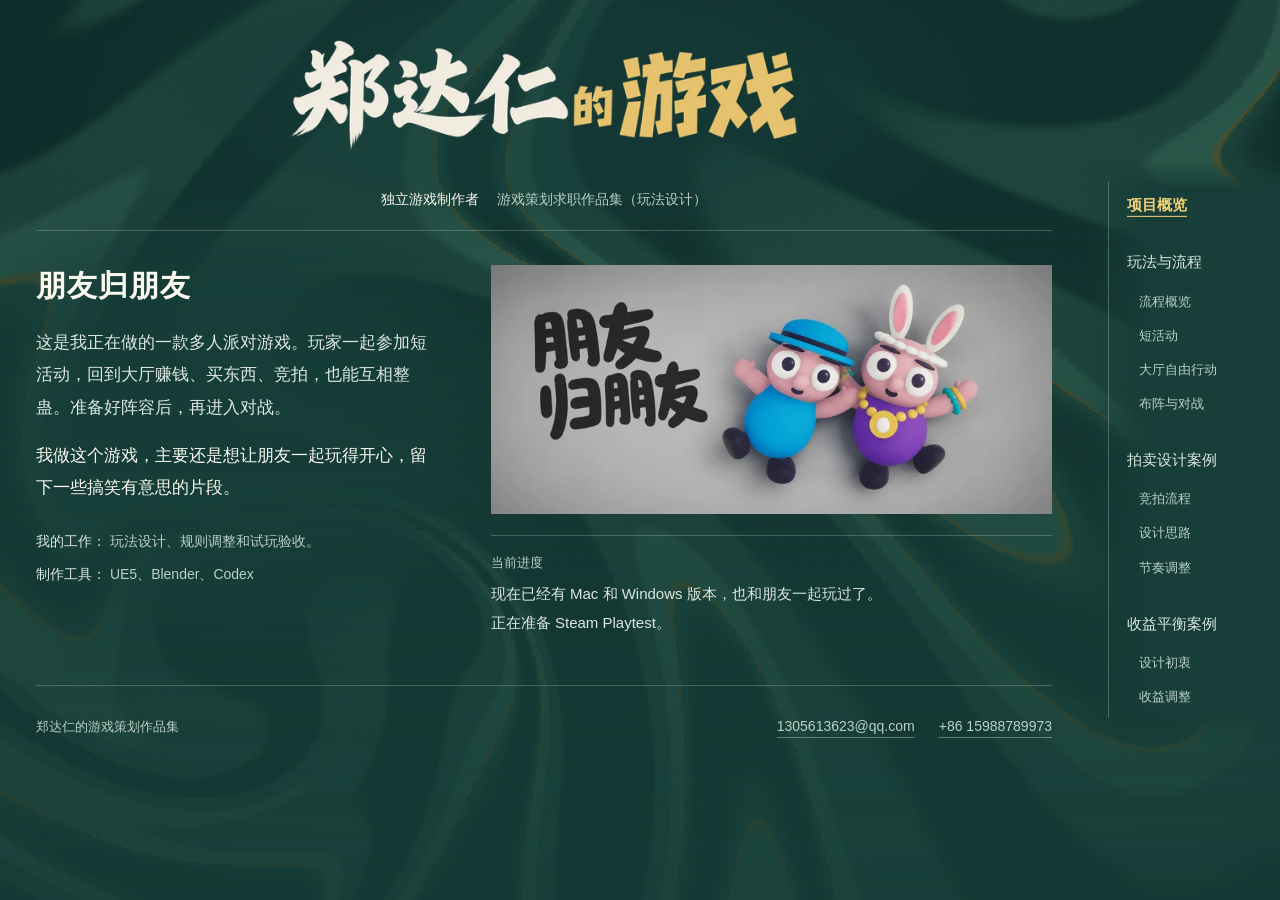
==== index.html @ cff923a2 "Clarify portfolio match flow and design evidence" ====
<!doctype html>
<html lang="zh-CN">
  <head>
    <meta charset="utf-8" />
    <meta name="viewport" content="width=device-width, initial-scale=1" />
    <meta name="theme-color" content="#28514b" />
    <meta name="description" content="郑达仁的游戏策划求职作品集。通过正在制作的多人派对游戏《朋友归朋友》，展示玩法规则、设计取舍、试玩反馈和改进过程。" />
    <title>郑达仁的游戏</title>
    <link rel="icon" href="data:," />
    <link rel="stylesheet" href="./styles.css?v=20261018-footer" />
    <link rel="stylesheet" href="./home.css?v=20261020-reading" />
    <link rel="stylesheet" href="./site-nav.css?v=20261018-directory" />
    <script src="./site-nav.js?v=20261018-directory" defer></script>
    <link rel="stylesheet" href="./ink-background.css?v=20261020-v4" />
    <script src="./ink-background.js?v=20261020-v4" defer></script>
  </head>
  <body class="portfolio-home has-site-nav" data-nav-page="home">
    <a class="home-skip-link" href="#game-title">跳到项目介绍</a>
    <aside class="site-directory">
      <button class="directory-toggle" type="button" aria-expanded="false" aria-controls="portfolio-directory" hidden>
        <svg viewBox="0 0 24 24" fill="none" stroke="currentColor" stroke-width="1.5" stroke-linecap="round" aria-hidden="true"><path d="M4 6h16M4 12h16M4 18h16" /></svg>
        <span>目录</span>
      </button>
      <nav class="directory-nav" id="portfolio-directory" aria-label="作品集目录">
        <ul>
          <li><a class="directory-link" href="./index.html" data-nav-page="home">项目概览</a></li>
          <li>
            <a class="directory-link" href="./gameplay.html" data-nav-page="gameplay">玩法与流程</a>
            <ul class="directory-children">
              <li><a class="directory-link" href="./gameplay.html#overview" data-nav-page="gameplay" data-nav-target="overview">流程概览</a></li>
              <li><a class="directory-link" href="./gameplay.html#activities" data-nav-page="gameplay" data-nav-target="activities">短活动</a></li>
              <li><a class="directory-link" href="./gameplay.html#hall" data-nav-page="gameplay" data-nav-target="hall">大厅自由行动</a></li>
              <li><a class="directory-link" href="./gameplay.html#battle" data-nav-page="gameplay" data-nav-target="battle">布阵与对战</a></li>
            </ul>
          </li>
          <li>
            <a class="directory-link" href="./auction.html" data-nav-page="auction">拍卖设计案例</a>
            <ul class="directory-children">
              <li><a class="directory-link" href="./auction.html#flow-title" data-nav-page="auction" data-nav-target="flow-title">竞拍流程</a></li>
              <li><a class="directory-link" href="./auction.html#decisions-title" data-nav-page="auction" data-nav-target="decisions-title">设计思路</a></li>
              <li><a class="directory-link" href="./auction.html#revision-title" data-nav-page="auction" data-nav-target="revision-title">节奏调整</a></li>
            </ul>
          </li>
          <li>
            <a class="directory-link" href="./income.html" data-nav-page="income">收益平衡案例</a>
            <ul class="directory-children">
              <li><a class="directory-link" href="./income.html#purpose" data-nav-page="income" data-nav-target="purpose">设计初衷</a></li>
              <li><a class="directory-link" href="./income.html#adjustments" data-nav-page="income" data-nav-target="adjustments">收益调整</a></li>
            </ul>
          </li>
        </ul>
      </nav>
    </aside>
    <main class="page home-page">
      <header class="masthead">
        <h1>
          <picture>
            <source type="image/webp" srcset="./assets/optimized/zheng-daren-games-640.webp 640w, ./assets/optimized/zheng-daren-games-1080.webp 1080w" sizes="(max-width: 499px) calc(100vw - 40px), (max-width: 767px) 460px, 540px" />
            <img class="title-art" src="./assets/zheng-daren-games.png" width="2172" height="724" alt="郑达仁的游戏" fetchpriority="high" />
          </picture>
        </h1>
        <p class="portfolio-purpose"><span class="creator-role">独立游戏制作者</span><span>游戏策划求职作品集（玩法设计）</span></p>
      </header>
      <hr class="divider" />
      <section class="game" aria-labelledby="game-title">
        <div class="game-copy">
          <h2 id="game-title">朋友归朋友</h2>
          <p>这是我正在做的一款多人派对游戏。玩家一起参加短活动，回到大厅赚钱、买东西、竞拍，也能互相整蛊。准备好阵容后，再进入对战。</p>
          <p class="game-intent">我做这个游戏，主要还是想让朋友一起玩得开心，留下一些搞笑有意思的片段。</p>
          <dl class="game-details">
            <div>
              <dt>我的工作：</dt>
              <dd>玩法设计、规则调整和试玩验收。</dd>
            </div>
            <div>
              <dt>制作工具：</dt>
              <dd>UE5、Blender、<span class="tool-ai">Codex</span></dd>
            </div>
          </dl>
        </div>
        <figure class="game-cover">
          <picture>
            <source type="image/webp" srcset="./assets/optimized/friends-cover-768.webp 768w, ./assets/optimized/friends-cover-1280.webp 1280w" sizes="(max-width: 767px) calc(100vw - 40px), (max-width: 1050px) calc((100vw - 110px) * 0.5652), (max-width: 1196px) calc((100vw - 150px) * 0.5833), 610px" />
            <img src="./assets/friends-cover.png" width="1881" height="836" alt="《朋友归朋友》游戏概念封面：左侧是游戏艺术字，右侧是一位初始角色和一位戴满饰品的角色。" />
          </picture>
        </figure>
        <aside class="project-progress" aria-labelledby="progress-title">
          <h3 id="progress-title">当前进度</h3>
          <p>现在已经有 <span>Mac 和 Windows 版本</span>，也和朋友一起玩过了。<br />正在准备 <span>Steam Playtest</span>。</p>
        </aside>
      </section>
      <footer class="contact" aria-label="联系郑达仁">
        <p>郑达仁的游戏策划作品集</p>
        <nav class="contact-links" aria-label="联系方式">
          <a href="mailto:1305613623@qq.com">1305613623@qq.com</a>
          <a href="tel:+8615988789973">+86 15988789973</a>
        </nav>
      </footer>
    </main>
  </body>
</html>
---- styles.css ----
:root {
  color-scheme: dark;
  --paper: #f3efe3;
  --teal: #294946;
  --soft-paper: #e4e4d5;
  --gold: #e4c477;
}

* { box-sizing: border-box; }

html { min-width: 280px; }

body {
  margin: 0;
  min-height: 100svh;
  background-color: var(--teal);
  background-image: url("./assets/optimized/teal-background.webp");
  background-position: center top;
  background-size: cover;
  color: var(--paper);
  font-family: "PingFang SC", "Hiragino Sans GB", "Microsoft YaHei", sans-serif;
  -webkit-font-smoothing: antialiased;
}

.page {
  width: min(1160px, calc(100% - 112px));
  margin-inline: auto;
  padding-bottom: 88px;
}

.masthead {
  display: grid;
  place-items: center;
  padding-block: 28px 34px;
}

h1 {
  width: min(730px, 100%);
  margin: 0;
}

.title-art {
  display: block;
  width: 100%;
  height: auto;
}

.portfolio-purpose {
  margin: 0;
  color: var(--soft-paper);
  font-size: 15px;
  line-height: 1.6;
  text-align: center;
}

.divider {
  height: 2px;
  margin: 0;
  border: 0;
  background: var(--paper);
  opacity: 0.72;
}

.game {
  display: grid;
  grid-template-columns: minmax(0, 0.85fr) minmax(0, 1.65fr);
  gap: 48px;
  align-items: center;
  margin-top: 52px;
}

.game-copy h2 {
  margin: 0 0 22px;
  font-size: clamp(26px, 2.4vw, 32px);
  line-height: 1.35;
  font-weight: 600;
  letter-spacing: 0.07em;
}

.game-copy p {
  margin: 0;
  font-size: 18px;
  font-weight: 400;
  line-height: 1.95;
  color: var(--soft-paper);
  text-wrap: pretty;
}

.game-cover { margin: 0; }

.game-details {
  margin: 18px 0 0;
  color: var(--soft-paper);
  font-size: 14px;
  line-height: 1.85;
}

.game-details > div + div { margin-top: 6px; }

.game-details dt,
.game-details dd {
  display: inline;
  margin: 0;
}

.game-details dt {
  color: var(--paper);
  font-weight: 500;
}

.game-links {
  display: grid;
  grid-template-columns: repeat(2, minmax(0, 1fr));
  gap: 24px;
  margin-top: 20px;
}

.game-links a,
.back-link,
.contact a {
  display: inline-flex;
  align-items: center;
  gap: 8px;
  min-height: 44px;
  padding-block: 8px;
  color: var(--gold);
  font-size: 17px;
  line-height: 1.5;
  font-weight: 500;
  text-decoration-line: underline;
  text-decoration-thickness: 1px;
  text-underline-offset: 6px;
}

.game-links a { white-space: nowrap; }

.game-links a:hover,
.back-link:hover,
.contact a:hover { color: var(--paper); }

.game-links a:focus-visible,
.back-link:focus-visible,
.contact a:focus-visible {
  outline: 2px solid var(--gold);
  outline-offset: 5px;
}

.game-links span { font-size: 20px; text-decoration: none; }

.contact {
  display: flex;
  flex-wrap: wrap;
  align-items: center;
  justify-content: space-between;
  gap: 8px 28px;
  margin-top: 56px;
  padding-top: 20px;
  border-top: 1px solid rgb(243 239 227 / 30%);
}

.contact p {
  margin: 0;
  color: var(--soft-paper);
  font-size: 14px;
  line-height: 1.8;
}

.contact a { font-size: 16px; }

.contact-links { display: flex; flex-wrap: wrap; align-items: center; justify-content: flex-end; gap: 8px 24px; margin-left: auto; }
.contact-links a { white-space: nowrap; }
.reading-nav {
  display: flex; flex-wrap: wrap; align-items: center; justify-content: space-between;
  gap: 12px 24px; width: min(960px, 100%); margin: 28px auto 0;
}
.reading-nav a {
  display: inline-flex; align-items: center; gap: 12px; min-height: 44px; padding-block: 8px;
  color: var(--gold); font-size: 16px; line-height: 1.6;
  text-decoration-thickness: 1px; text-underline-offset: 6px;
}
.reading-nav a span { color: var(--paper); font-size: 21px; }
.reading-nav a:hover { color: var(--paper); }
.reading-nav a:focus-visible { outline: 2px solid var(--gold); outline-offset: 5px; }

.back-link,
.contact a,
.reading-nav .utility-link {
  color: var(--muted, var(--soft-paper)); font-size: 14px; font-weight: 400;
  text-decoration-color: rgb(220 231 224 / 40%);
}

.document-page {
  width: min(800px, calc(100% - 48px));
  margin-inline: auto;
  padding-block: 40px 80px;
}

.document-page h1 {
  width: auto;
  margin-top: 50px;
  font-size: clamp(32px, 5vw, 44px);
  line-height: 1.35;
}

.empty-note {
  margin-top: 28px;
  color: var(--soft-paper);
  font-size: 18px;
  line-height: 1.8;
}

.game-cover img {
  display: block;
  width: 100%;
  height: auto;
}

@media (max-width: 1100px) {
  .page { width: calc(100% - 72px); }
  .game { gap: 32px; grid-template-columns: minmax(0, 1fr) minmax(0, 1.7fr); }
  .game-copy p { font-size: 17px; }
  .desktop-break { display: none; }
}

@media (max-width: 700px) {
  .page { width: calc(100% - 40px); padding-bottom: 48px; }
  .masthead { padding-block: 32px 28px; }
  .divider { height: 1px; }
  .game { grid-template-columns: minmax(0, 1fr); gap: 30px; margin-top: 32px; }
  .game-copy h2 { margin-bottom: 14px; font-size: 26px; }
  .game-copy p { font-size: 17px; line-height: 1.9; }
  .portfolio-purpose { font-size: 14px; }
  .contact { margin-top: 36px; flex-direction: column; align-items: flex-start; }
  .contact-links { justify-content: flex-start; gap: 4px 20px; margin-left: 0; }
}

@media (min-width: 701px) and (max-width: 900px) {
  .game-links { grid-template-columns: minmax(0, 1fr); gap: 10px; }
}

@media (max-width: 360px) {
  .game-links { grid-template-columns: minmax(0, 1fr); gap: 10px; }
}
---- home.css ----
/* Keep the centered personal wordmark and the existing game cover.
   Match the approved auction page's teal, cream and restrained gold palette.
   DESIGN_VARIANCE: 5; MOTION_INTENSITY: 2; VISUAL_DENSITY: 3.
   A small, buildless portfolio overview with two direct reading paths. */
.portfolio-home {
  --teal: #28514b;
  --paper: #faf9ef;
  --soft-paper: #dce7e0;
  --muted: #b9d0c5;
  --gold: #f2d078;
  --line: rgb(219 237 225 / 24%);
  background-color: var(--teal);
  background-image: linear-gradient(rgb(40 81 75 / 92%), rgb(40 81 75 / 92%)), url("./assets/optimized/teal-background.webp");
  background-attachment: fixed;
}
.home-page { width: min(1100px, calc(100% - 96px)); padding-bottom: 32px; }
.home-skip-link {
  position: absolute;
  top: 8px;
  left: 12px;
  padding: 12px 18px;
  color: var(--teal);
  background: var(--paper);
  transform: translateY(-180%);
  z-index: 1;
}
.home-skip-link:focus { transform: none; }
.home-page .masthead { padding: 8px 0 20px; }
.home-page .masthead h1 { width: min(540px, 100%); }
.home-page .portfolio-purpose {
  display: flex; flex-wrap: wrap; justify-content: center; gap: 4px 18px;
  color: var(--muted); font-size: 14px;
}
.home-page .creator-role { color: var(--paper); font-weight: 500; }
.home-page .divider { height: 1px; background: var(--line); opacity: 1; }
.home-page .game {
  grid-template-columns: minmax(0, 1fr) minmax(0, 1.4fr);
  grid-template-rows: auto 1fr;
  grid-template-areas: "copy cover" "copy progress";
  align-items: start;
  column-gap: 54px;
  row-gap: 20px;
  margin-top: 34px;
}
.home-page .game-copy { grid-area: copy; }
.home-page .game-copy h2 { margin: 0 0 20px; color: var(--paper); font-size: 30px; letter-spacing: 0.035em; line-height: 1.4; }
.home-page .game-copy p { color: var(--soft-paper); font-size: 17px; line-height: 1.9; }
.home-page .game-copy .game-intent { margin-top: 16px; color: var(--paper); }
.home-page .game-cover { grid-area: cover; }
.home-page .game-cover img { aspect-ratio: 1881 / 836; object-fit: contain; }
.home-page .game-details { margin-top: 24px; color: var(--muted); font-size: 14px; line-height: 1.85; }
.home-page .game-details > div + div { margin-top: 8px; }
.home-page .game-details dt { color: var(--soft-paper); font-weight: 500; }
.tool-ai { display: inline-block; }
.home-page .game-links { display: flex; flex-direction: column; align-items: flex-start; gap: 2px; margin-top: 20px; }
.home-page .game-links .primary-link { gap: 14px; color: var(--gold); font-size: 22px; font-weight: 600; text-decoration: none; }
.home-page .primary-link .link-label { color: inherit; font-size: inherit; text-decoration: underline; text-decoration-thickness: 1px; text-underline-offset: 7px; text-decoration-color: rgb(242 208 120 / 65%); }
.home-page .primary-link .link-arrow { color: var(--paper); font-size: 24px; font-weight: 400; }
.home-page .game-links .secondary-link { color: var(--soft-paper); font-size: 15px; font-weight: 400; text-decoration-color: rgb(220 231 224 / 40%); text-underline-offset: 5px; }
.home-page .game-links a:hover { color: var(--paper); text-decoration-color: currentColor; }
.home-page .primary-link:hover .link-label { text-decoration-color: currentColor; }
.project-progress { grid-area: progress; padding-top: 17px; border-top: 1px solid var(--line); }
.project-progress h3 { margin: 0 0 7px; color: var(--muted); font-size: 13px; font-weight: 400; line-height: 1.6; }
.project-progress p { margin: 0; color: var(--soft-paper); font-size: 15px; line-height: 1.9; }
.project-progress p span { white-space: nowrap; }
.home-page .contact { margin-top: 48px; padding-top: 18px; border-top-color: var(--line); }
.home-page .contact p { color: var(--muted); font-size: 13px; }
.home-page .contact a { font-size: 14px; }
@media (max-width: 1050px) {
  .home-page { width: calc(100% - 72px); }
  .home-page .game { grid-template-columns: minmax(0, 1fr) minmax(0, 1.3fr); column-gap: 38px; }
  .home-page .game-copy h2 { font-size: 28px; }
  .home-page .game-copy p { font-size: 16px; }
}
@media (max-width: 767px) {
  .home-page { width: calc(100% - 40px); padding-bottom: 24px; }
  .home-page .masthead { padding: 8px 0 18px; }
  .home-page .masthead h1 { width: min(460px, 100%); }
  .home-page .portfolio-purpose { font-size: 12px; }
  .home-page .game { grid-template-columns: minmax(0, 1fr); grid-template-rows: auto; grid-template-areas: "cover" "copy" "progress"; row-gap: 24px; margin-top: 24px; }
  .home-page .game-copy h2 { margin-bottom: 14px; font-size: 28px; }
  .home-page .game-copy .game-intent { margin-top: 13px; }
  .home-page .game-details { margin-top: 20px; }
  .home-page .game-links { margin-top: 18px; }
  .project-progress { padding-top: 20px; }
  .project-progress p { font-size: 14px; }
  .home-page .contact { margin-top: 32px; padding-top: 16px; }
  .home-page .contact p { font-size: 12px; }
}
---- site-nav.css ----
/* A shared reading directory; the game and the designer's writing stay central. */
.has-site-nav { --directory-space: 192px; padding-right: var(--directory-space); }
.has-site-nav > .page {
  width: min(1100px, calc(100% - 72px));
  container: portfolio / inline-size;
}
.site-directory {
  position: fixed; z-index: 20; top: 50%; right: 20px;
  width: 152px; transform: translateY(-50%);
}
.directory-nav {
  max-height: calc(100svh - 48px); overflow-y: auto;
  padding: 4px 0 4px 16px; border-left: 1px solid rgb(220 231 224 / 28%);
  scrollbar-width: thin; scrollbar-color: var(--gold) transparent;
}
.directory-nav ul { margin: 0; padding: 0; list-style: none; }
.directory-nav > ul > li + li { margin-top: 20px; }
.directory-nav .directory-children { padding-left: 12px; margin-top: 4px; }
.directory-link {
  display: flex; align-items: center; min-height: 36px; padding: 7px 2px;
  color: var(--soft-paper); font-size: 15px; font-weight: 500; line-height: 1.55;
  text-decoration: none; text-underline-offset: 6px; text-decoration-thickness: 1px;
}
.directory-children .directory-link {
  min-height: 34px; font-size: 13px; font-weight: 400;
  color: var(--muted, #c4d6cc);
}
.directory-link.is-current-page { color: var(--paper); font-weight: 600; }
.directory-link.is-current { color: var(--gold); text-decoration-line: underline; }
.directory-link:hover { color: var(--paper); text-decoration-line: underline; }
.directory-link:focus-visible, .directory-toggle:focus-visible {
  outline: 2px solid var(--gold); outline-offset: 3px;
}
.directory-nav ::selection { color: var(--teal); background: var(--gold); }
.directory-toggle { display: none; }
.has-site-nav main [id] { scroll-margin-top: 24px; }
.has-site-nav .gameplay-page { padding-top: 32px; }
.has-site-nav .flow-intro { padding-top: 8px; }

@media (min-width: 768px) and (max-width: 1050px) {
  .has-site-nav { --directory-space: 176px; }
  .has-site-nav > .page { width: calc(100% - 48px); }
  .site-directory { width: 140px; right: 16px; }
  .directory-nav { padding-left: 12px; }
  .directory-link { font-size: 14px; }
}

/* Reflow against the space left for the article, not the full screen width. */
@container portfolio (max-width: 900px) {
  .case-body { grid-template-columns: minmax(0, 1fr); gap: 24px; }
  .case-copy { display: grid; grid-template-columns: repeat(2, minmax(0, 1fr)); gap: 28px; }
  .case-copy section + section { margin-top: 0; }
}
@container portfolio (max-width: 680px) {
  .home-page .masthead h1 { width: min(460px, 100%); }
  .home-page .game-copy h2 { margin-bottom: 16px; }
  .case-hero, .revision-layout { grid-template-columns: minmax(0, 1fr); gap: 30px; }
  .case-hero { padding: 28px 0 40px; }
  .case-intro h1 { font-size: 112px; }
  .case-film { margin: 0; }
  .auction-flow { grid-template-columns: repeat(2, minmax(0, 1fr)); gap: 24px; }
  .auction-flow li::after { display: none; }
  .rules-grid { grid-template-columns: minmax(0, 1fr); gap: 24px; }
  .funds-rule { grid-column: auto; }
}
@container portfolio (max-width: 560px) {
  .home-page .game {
    grid-template-columns: minmax(0, 1fr); grid-template-rows: auto;
    grid-template-areas: "cover" "copy" "progress"; gap: 28px; margin-top: 28px;
  }
}
@container portfolio (max-width: 620px) {
  .case-copy { display: block; }
  .case-copy section + section { margin-top: 24px; }
  .featured-case > summary { grid-template-columns: minmax(0, 1fr) 120px 18px; gap: 18px; }
  .case-teaser h3 { display: block; font-size: 23px; }
  .case-teaser h3 span { display: block; margin-top: 5px; font-size: 16px; }
  .daily-flow { gap: 18px; }
  .daily-flow strong { font-size: 14px; }
  .daily-flow li:not(:last-child)::after { right: -16px; font-size: 19px; }
}

@media (max-width: 767px) {
  .has-site-nav { padding-right: 0; }
  .has-site-nav > .page { width: calc(100% - 40px); }
  .site-directory { position: static; width: auto; margin: 20px; transform: none; }
  .directory-nav { max-height: none; }
  .nav-ready { padding-bottom: calc(80px + env(safe-area-inset-bottom)); }
  .nav-ready .site-directory {
    position: fixed; top: auto; right: max(16px, env(safe-area-inset-right));
    bottom: max(16px, env(safe-area-inset-bottom)); margin: 0; width: auto;
  }
  .nav-ready .directory-toggle {
    display: flex; align-items: center; justify-content: center; gap: 10px;
    min-width: 92px; min-height: 48px; padding: 12px 16px;
    border: 1px solid rgb(220 231 224 / 60%); border-radius: 8px;
    background: #1b3c37; color: var(--paper); font: inherit; font-size: 14px;
    cursor: pointer;
  }
  .directory-toggle svg { width: 18px; height: 18px; flex: none; }
  .nav-ready .directory-nav {
    display: none; position: absolute; right: 0; bottom: 60px;
    width: min(244px, calc(100vw - 32px)); max-height: calc(100svh - 112px);
    padding: 16px 20px; border: 1px solid rgb(220 231 224 / 40%);
    border-radius: 12px; background: #1b3c37; overscroll-behavior: contain;
  }
  .nav-ready .site-directory.is-open .directory-nav { display: block; }
  .directory-nav > ul > li + li { margin-top: 12px; }
  .directory-link, .directory-children .directory-link { min-height: 44px; }
  .directory-link { font-size: 15px; }
  .directory-children .directory-link { font-size: 14px; }
}
@media (max-width: 430px) {
  .has-site-nav .featured-case > summary { grid-template-columns: minmax(0, 1fr) 92px 12px; gap: 12px; }
  .has-site-nav .case-teaser h3 { font-size: 21px; }
  .has-site-nav .daily-flow strong { font-size: 12px; }
}
@media (max-width: 340px) {
  .has-site-nav .featured-case > summary { grid-template-columns: minmax(0, 1fr) 72px 12px; gap: 10px; }
  .has-site-nav .case-teaser h3 { font-size: 19px; }
}
@media (prefers-reduced-motion: no-preference) {
  .directory-link { transition: color 120ms ease-out; }
}
@media print {
  .has-site-nav { padding: 0; }
  .site-directory { display: none; }
  .has-site-nav > .page { width: 100%; }
}
---- ink-background.css ----
/* Approved teal motion, with quiet areas for the portfolio content. */
#ink-backdrop {
  position: fixed; inset: 0; width: 100%; height: 100%;
  z-index: -1; pointer-events: none; image-rendering: pixelated;
  mask-image: linear-gradient(#000 24vh, rgb(0 0 0 / 45%) 65vh, rgb(0 0 0 / 24%));
}
body.ink-active { background: #173e39; isolation: isolate; }
.ink-active .flow-section { background: rgb(12 38 34 / 22%); }
@media (min-width: 768px) {
  .ink-active .site-directory::before {
    content: ""; position: absolute; inset: -20px -20px -20px -24px; z-index: -1;
    background: linear-gradient(90deg, transparent, #173e39 34%);
    mask-image: linear-gradient(transparent, #000 28px, #000 calc(100% - 28px), transparent);
    pointer-events: none;
  }
}
@media print { #ink-backdrop { display: none; } }
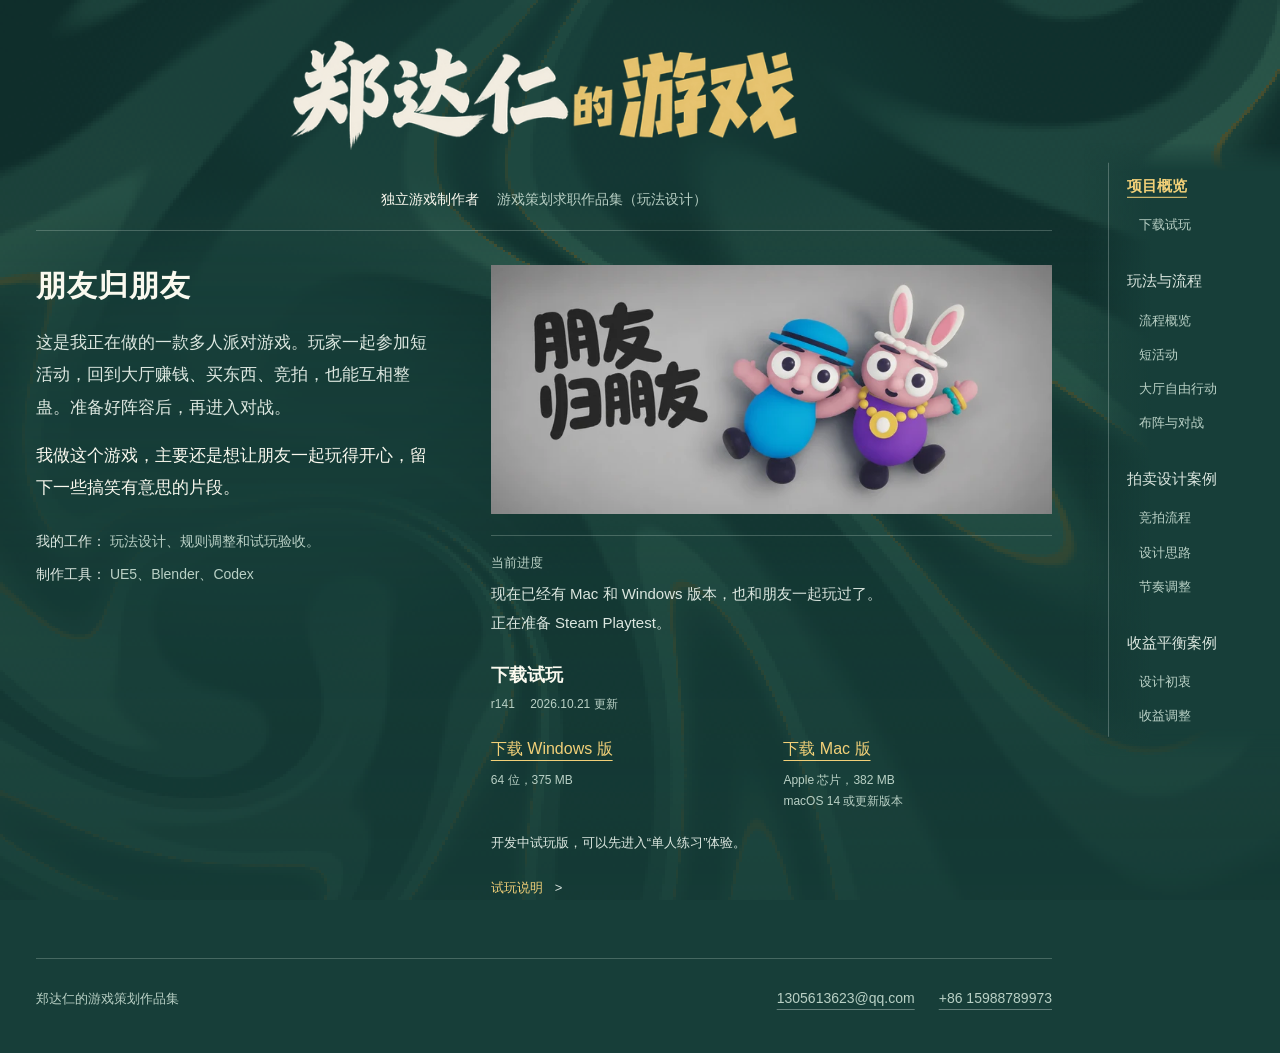
==== commit 6aef132d: "Add r141 Windows and Mac playtest downloads" ====
--- a/index.html
+++ b/index.html
@@ -8,7 +8,7 @@
     <title>郑达仁的游戏</title>
     <link rel="icon" href="data:," />
     <link rel="stylesheet" href="./styles.css?v=20261018-footer" />
-    <link rel="stylesheet" href="./home.css?v=20261020-reading" />
+    <link rel="stylesheet" href="./home.css?v=20261021-download" />
     <link rel="stylesheet" href="./site-nav.css?v=20261018-directory" />
     <script src="./site-nav.js?v=20261018-directory" defer></script>
     <link rel="stylesheet" href="./ink-background.css?v=20261020-v4" />
@@ -23,7 +23,12 @@
       </button>
       <nav class="directory-nav" id="portfolio-directory" aria-label="作品集目录">
         <ul>
-          <li><a class="directory-link" href="./index.html" data-nav-page="home">项目概览</a></li>
+          <li>
+            <a class="directory-link" href="./index.html" data-nav-page="home">项目概览</a>
+            <ul class="directory-children">
+              <li><a class="directory-link" href="./index.html#download" data-nav-page="home" data-nav-target="download">下载试玩</a></li>
+            </ul>
+          </li>
           <li>
             <a class="directory-link" href="./gameplay.html" data-nav-page="gameplay">玩法与流程</a>
             <ul class="directory-children">
@@ -87,6 +92,30 @@
         <aside class="project-progress" aria-labelledby="progress-title">
           <h3 id="progress-title">当前进度</h3>
           <p>现在已经有 <span>Mac 和 Windows 版本</span>，也和朋友一起玩过了。<br />正在准备 <span>Steam Playtest</span>。</p>
+          <section class="playtest-download" id="download" aria-labelledby="download-title">
+            <h3 id="download-title">下载试玩</h3>
+            <p class="download-version">r141 <time datetime="2026-10-21">2026.10.21 更新</time></p>
+            <div class="download-options">
+              <a class="download-option" href="https://github.com/jacobbzdr-art/jacobbzdr-art.github.io/releases/download/playtest-r141/Friends-r141-Windows-x64.zip" aria-label="下载 Windows 试玩版，64 位，375 MB">
+                <span class="download-label">下载 Windows 版</span>
+                <span class="download-meta">64 位，375 MB</span>
+              </a>
+              <a class="download-option" href="https://github.com/jacobbzdr-art/jacobbzdr-art.github.io/releases/download/playtest-r141/Friends-r141-Mac-AppleSilicon.zip" aria-label="下载 Mac 试玩版，Apple 芯片，macOS 14 或更新版本，382 MB">
+                <span class="download-label">下载 Mac 版</span>
+                <span class="download-meta">Apple 芯片，382 MB<br />macOS 14 或更新版本</span>
+              </a>
+            </div>
+            <p class="download-intro">开发中试玩版，可以先进入“单人练习”体验。</p>
+            <details class="download-guide">
+              <summary>试玩说明</summary>
+              <div class="download-guide-body">
+                <p><strong>Windows：</strong>完整解压后，打开最外层的 DawnExchange.exe。如果提示缺少 VCRUNTIME 或 MSVCP 运行库，安装<a href="https://aka.ms/vc14/vc_redist.x64.exe">微软 VC++ x64 运行库</a>后重试。</p>
+                <p><strong>Mac：</strong>解压后打开 DawnExchange.app。当前版本尚未经过 Apple 公证，首次打开可能需要在“系统设置 → 隐私与安全性”中确认允许打开。</p>
+                <p><strong>和朋友联机：</strong>支持 2–8 人，所有人需要使用相同版本。房主创建房间，其他玩家填写房主地址加入；异地联机需要可互通的网络。本轮尚未确认 Mac 与 Windows 互联。</p>
+                <p class="download-test-note">Mac 版已检查启动和部分人机流程。Windows 版已完成打包，画面和操作仍待实机试玩确认。</p>
+              </div>
+            </details>
+          </section>
         </aside>
       </section>
       <footer class="contact" aria-label="联系郑达仁">
--- a/home.css
+++ b/home.css
@@ -63,6 +63,34 @@
 .project-progress h3 { margin: 0 0 7px; color: var(--muted); font-size: 13px; font-weight: 400; line-height: 1.6; }
 .project-progress p { margin: 0; color: var(--soft-paper); font-size: 15px; line-height: 1.9; }
 .project-progress p span { white-space: nowrap; }
+.playtest-download { margin-top: 24px; }
+.project-progress .playtest-download h3 { margin-bottom: 3px; color: var(--paper); font-size: 18px; font-weight: 600; }
+.project-progress .download-version { color: var(--muted); font-size: 12px; }
+.download-version time { margin-left: 12px; }
+.download-options { display: grid; grid-template-columns: repeat(2, minmax(0, 1fr)); gap: 12px 24px; margin: 12px 0; }
+.download-option { display: flex; flex-direction: column; align-items: flex-start; gap: 8px; min-height: 44px; padding: 8px 0; color: var(--gold); text-decoration: none; }
+.download-label { font-size: 16px; font-weight: 500; line-height: 1.65; white-space: nowrap; text-decoration: underline; text-decoration-thickness: 1px; text-underline-offset: 6px; }
+.download-meta { color: var(--muted); font-size: 12px; line-height: 1.7; }
+.download-option:hover .download-label { color: var(--paper); }
+.download-option:active .download-label { transform: translateY(1px); }
+.download-option:focus-visible, .download-guide summary:focus-visible, .download-guide a:focus-visible { outline: 2px solid var(--gold); outline-offset: 5px; }
+.project-progress .download-intro { font-size: 13px; }
+.download-guide { margin-top: 10px; }
+.download-guide summary { display: flex; align-items: center; gap: 12px; width: fit-content; min-height: 44px; color: var(--gold); font-size: 13px; cursor: pointer; list-style: none; }
+.download-guide summary::-webkit-details-marker { display: none; }
+.download-guide summary::after { content: ">"; color: var(--soft-paper); }
+.download-guide[open] summary::after { transform: rotate(90deg); }
+.download-guide summary:hover { color: var(--paper); }
+.project-progress .download-guide-body p { margin: 10px 0 0; font-size: 13px; line-height: 1.9; overflow-wrap: anywhere; }
+.download-guide strong { color: var(--paper); font-weight: 500; }
+.download-guide a { color: var(--gold); text-underline-offset: 4px; }
+.project-progress .download-test-note { color: var(--muted); }
+@container portfolio (min-width: 561px) and (max-width: 760px) {
+  .download-options { grid-template-columns: minmax(0, 1fr); gap: 6px; }
+}
+@media (max-width: 360px) {
+  .download-options { grid-template-columns: minmax(0, 1fr); gap: 6px; }
+}
 .home-page .contact { margin-top: 48px; padding-top: 18px; border-top-color: var(--line); }
 .home-page .contact p { color: var(--muted); font-size: 13px; }
 .home-page .contact a { font-size: 14px; }
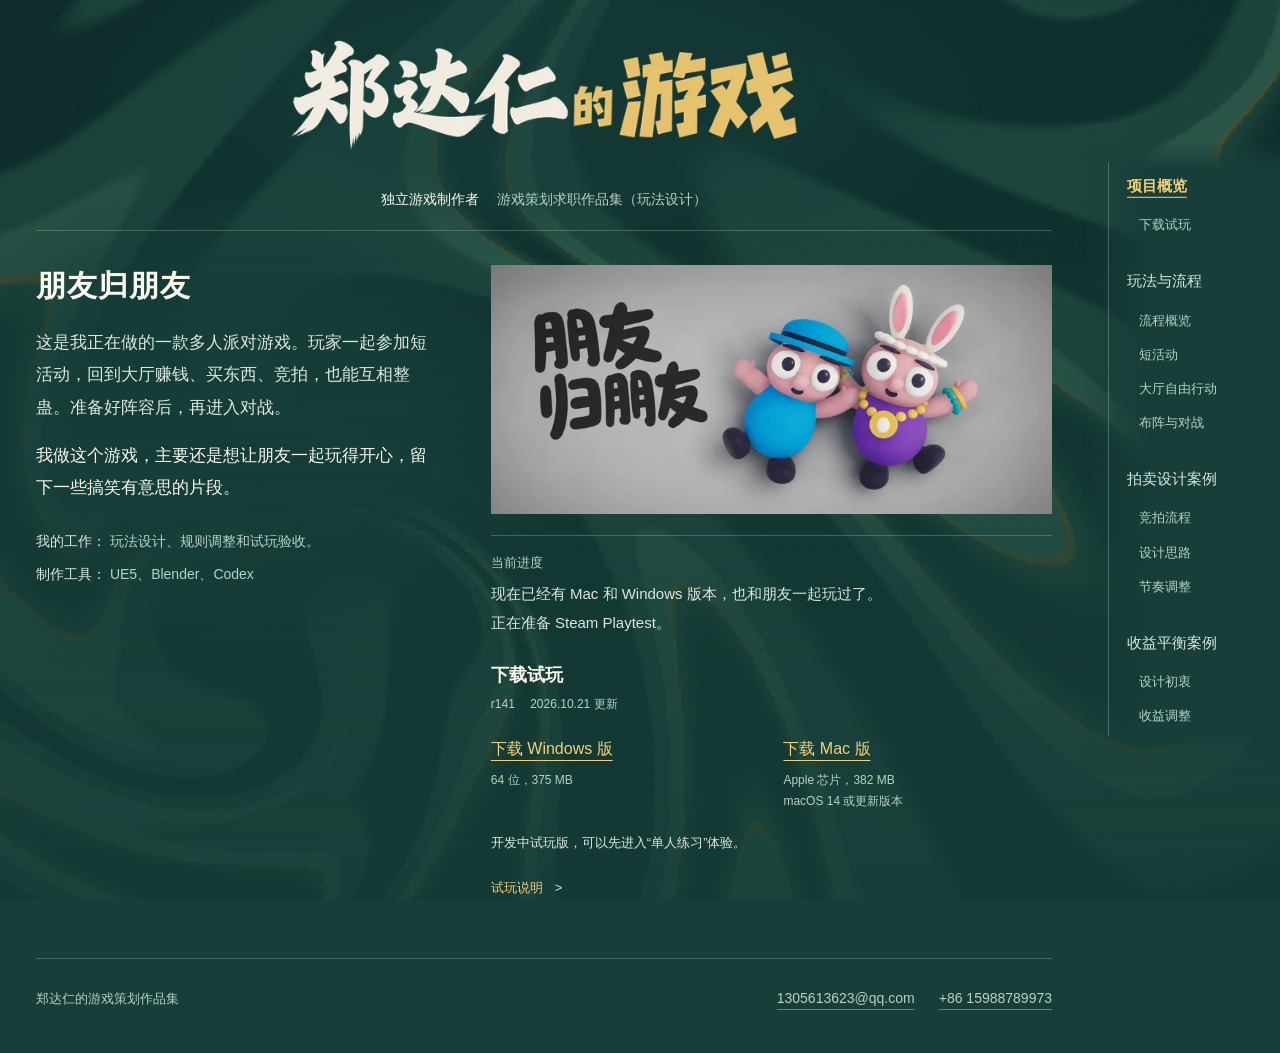
==== commit 1e7155a1: "Trim playtest download instructions" ====
--- a/index.html
+++ b/index.html
@@ -111,8 +111,7 @@
               <div class="download-guide-body">
                 <p><strong>Windows：</strong>完整解压后，打开最外层的 DawnExchange.exe。如果提示缺少 VCRUNTIME 或 MSVCP 运行库，安装<a href="https://aka.ms/vc14/vc_redist.x64.exe">微软 VC++ x64 运行库</a>后重试。</p>
                 <p><strong>Mac：</strong>解压后打开 DawnExchange.app。当前版本尚未经过 Apple 公证，首次打开可能需要在“系统设置 → 隐私与安全性”中确认允许打开。</p>
-                <p><strong>和朋友联机：</strong>支持 2–8 人，所有人需要使用相同版本。房主创建房间，其他玩家填写房主地址加入；异地联机需要可互通的网络。本轮尚未确认 Mac 与 Windows 互联。</p>
-                <p class="download-test-note">Mac 版已检查启动和部分人机流程。Windows 版已完成打包，画面和操作仍待实机试玩确认。</p>
+                <p><strong>和朋友联机：</strong>支持 2–8 人，所有人需要使用相同版本。房主创建房间，其他玩家填写房主地址加入；异地联机需要可互通的网络。</p>
               </div>
             </details>
           </section>
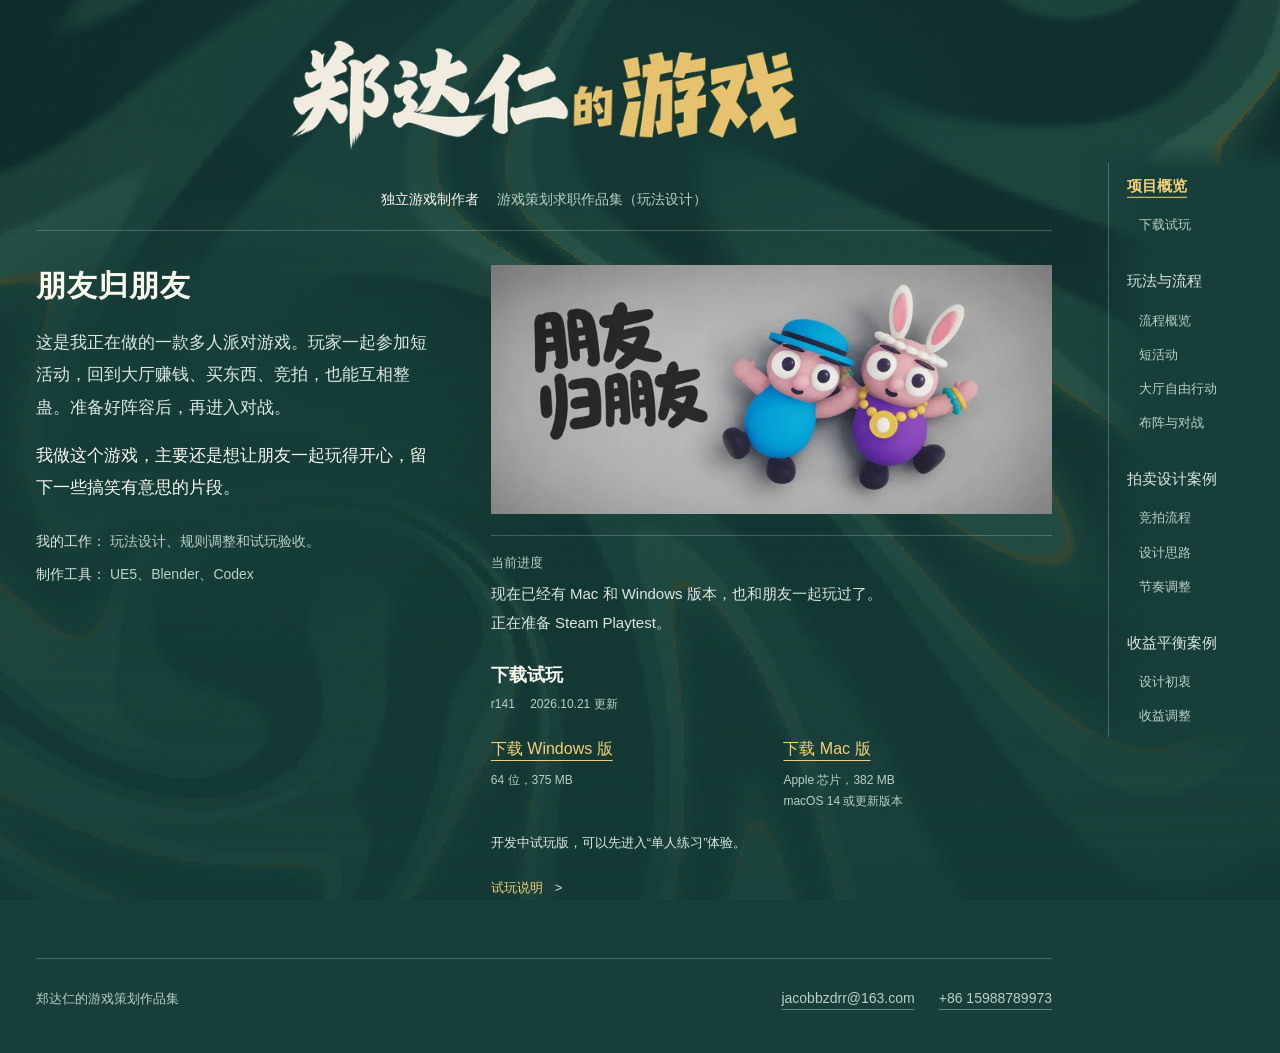
==== commit 6b672584: "Update portfolio contact email" ====
--- a/index.html
+++ b/index.html
@@ -120,7 +120,7 @@
       <footer class="contact" aria-label="联系郑达仁">
         <p>郑达仁的游戏策划作品集</p>
         <nav class="contact-links" aria-label="联系方式">
-          <a href="mailto:1305613623@qq.com">1305613623@qq.com</a>
+          <a href="mailto:jacobbzdrr@163.com">jacobbzdrr@163.com</a>
           <a href="tel:+8615988789973">+86 15988789973</a>
         </nav>
       </footer>
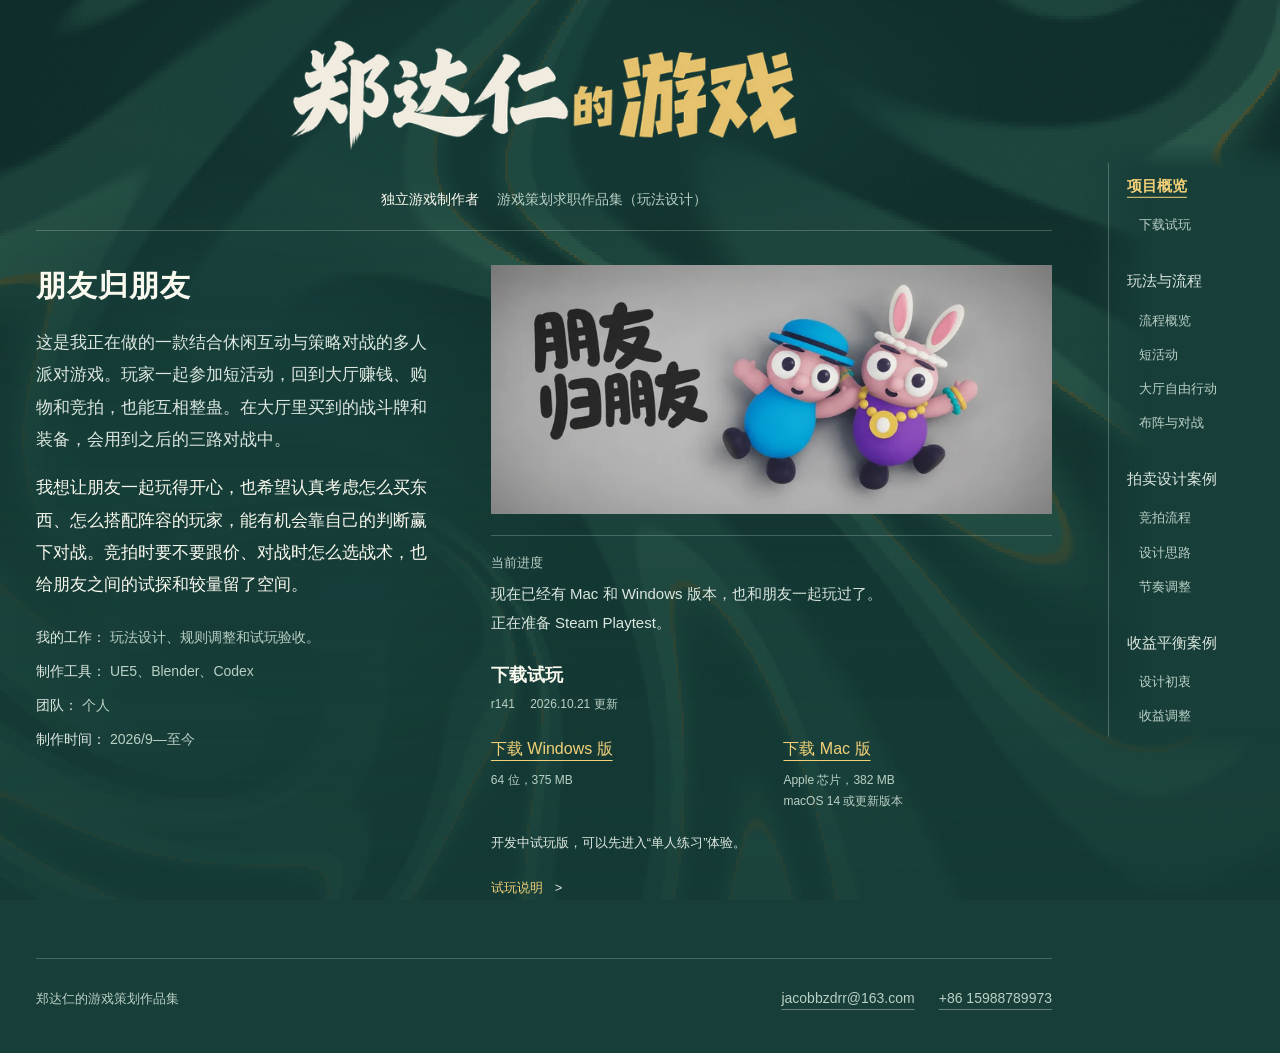
==== commit a92ea7c8: "Clarify game positioning and add project details" ====
--- a/index.html
+++ b/index.html
@@ -70,8 +70,8 @@
       <section class="game" aria-labelledby="game-title">
         <div class="game-copy">
           <h2 id="game-title">朋友归朋友</h2>
-          <p>这是我正在做的一款多人派对游戏。玩家一起参加短活动，回到大厅赚钱、买东西、竞拍，也能互相整蛊。准备好阵容后，再进入对战。</p>
-          <p class="game-intent">我做这个游戏，主要还是想让朋友一起玩得开心，留下一些搞笑有意思的片段。</p>
+          <p>这是我正在做的一款结合休闲互动与策略对战的多人派对游戏。玩家一起参加短活动，回到大厅赚钱、购物和竞拍，也能互相整蛊。在大厅里买到的战斗牌和装备，会用到之后的三路对战中。</p>
+          <p class="game-intent">我想让朋友一起玩得开心，也希望认真考虑怎么买东西、怎么搭配阵容的玩家，能有机会靠自己的判断赢下对战。竞拍时要不要跟价、对战时怎么选战术，也给朋友之间的试探和较量留了空间。</p>
           <dl class="game-details">
             <div>
               <dt>我的工作：</dt>
@@ -80,6 +80,14 @@
             <div>
               <dt>制作工具：</dt>
               <dd>UE5、Blender、<span class="tool-ai">Codex</span></dd>
+            </div>
+            <div>
+              <dt>团队：</dt>
+              <dd>个人</dd>
+            </div>
+            <div>
+              <dt>制作时间：</dt>
+              <dd><time datetime="2026-09">2026/9</time>—至今</dd>
             </div>
           </dl>
         </div>
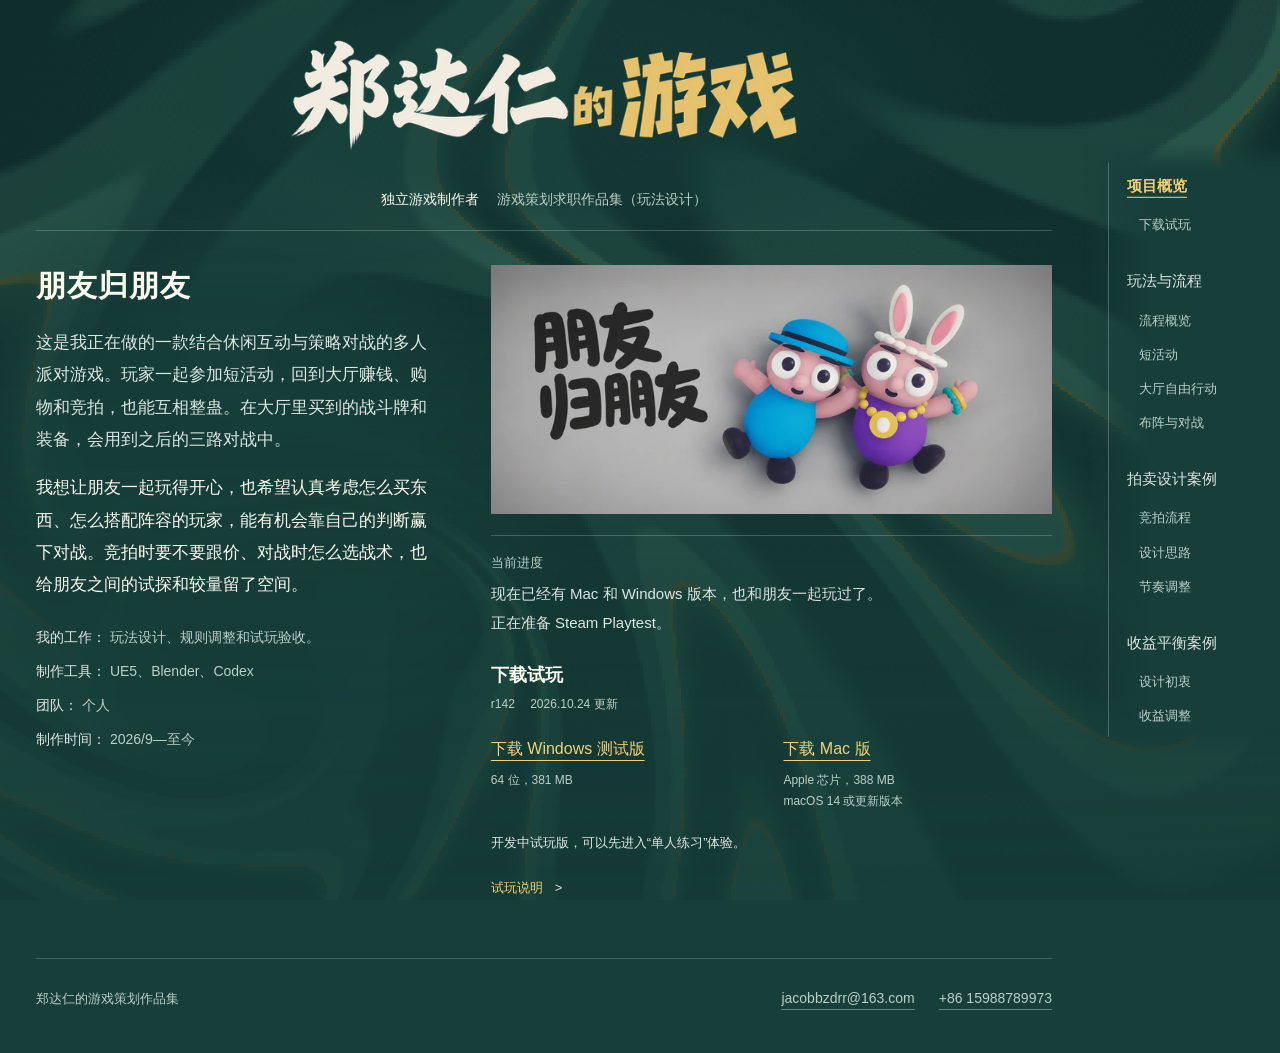
==== commit 7bb4563e: "Update playtest downloads to r142" ====
--- a/index.html
+++ b/index.html
@@ -102,22 +102,22 @@
           <p>现在已经有 <span>Mac 和 Windows 版本</span>，也和朋友一起玩过了。<br />正在准备 <span>Steam Playtest</span>。</p>
           <section class="playtest-download" id="download" aria-labelledby="download-title">
             <h3 id="download-title">下载试玩</h3>
-            <p class="download-version">r141 <time datetime="2026-10-21">2026.10.21 更新</time></p>
+            <p class="download-version">r142 <time datetime="2026-10-24">2026.10.24 更新</time></p>
             <div class="download-options">
-              <a class="download-option" href="https://github.com/jacobbzdr-art/jacobbzdr-art.github.io/releases/download/playtest-r141/Friends-r141-Windows-x64.zip" aria-label="下载 Windows 试玩版，64 位，375 MB">
-                <span class="download-label">下载 Windows 版</span>
-                <span class="download-meta">64 位，375 MB</span>
+              <a class="download-option" href="https://github.com/jacobbzdr-art/jacobbzdr-art.github.io/releases/download/playtest-r142/Friends-r142-Windows-test-x64.zip" aria-label="下载 Windows 测试版，64 位，381 MB">
+                <span class="download-label">下载 Windows 测试版</span>
+                <span class="download-meta">64 位，381 MB</span>
               </a>
-              <a class="download-option" href="https://github.com/jacobbzdr-art/jacobbzdr-art.github.io/releases/download/playtest-r141/Friends-r141-Mac-AppleSilicon.zip" aria-label="下载 Mac 试玩版，Apple 芯片，macOS 14 或更新版本，382 MB">
+              <a class="download-option" href="https://github.com/jacobbzdr-art/jacobbzdr-art.github.io/releases/download/playtest-r142/Friends-r142-Mac-AppleSilicon.zip" aria-label="下载 Mac 试玩版，Apple 芯片，macOS 14 或更新版本，388 MB">
                 <span class="download-label">下载 Mac 版</span>
-                <span class="download-meta">Apple 芯片，382 MB<br />macOS 14 或更新版本</span>
+                <span class="download-meta">Apple 芯片，388 MB<br />macOS 14 或更新版本</span>
               </a>
             </div>
             <p class="download-intro">开发中试玩版，可以先进入“单人练习”体验。</p>
             <details class="download-guide">
               <summary>试玩说明</summary>
               <div class="download-guide-body">
-                <p><strong>Windows：</strong>完整解压后，打开最外层的 DawnExchange.exe。如果提示缺少 VCRUNTIME 或 MSVCP 运行库，安装<a href="https://aka.ms/vc14/vc_redist.x64.exe">微软 VC++ x64 运行库</a>后重试。</p>
+                <p><strong>Windows：</strong>完整解压后，打开 Friends-r142-Windows-test 文件夹中的 DawnExchange.exe。如果提示缺少 VCRUNTIME 或 MSVCP 运行库，安装<a href="https://aka.ms/vc14/vc_redist.x64.exe">微软 VC++ x64 运行库</a>后重试。</p>
                 <p><strong>Mac：</strong>解压后打开 DawnExchange.app。当前版本尚未经过 Apple 公证，首次打开可能需要在“系统设置 → 隐私与安全性”中确认允许打开。</p>
                 <p><strong>和朋友联机：</strong>支持 2–8 人，所有人需要使用相同版本。房主创建房间，其他玩家填写房主地址加入；异地联机需要可互通的网络。</p>
               </div>
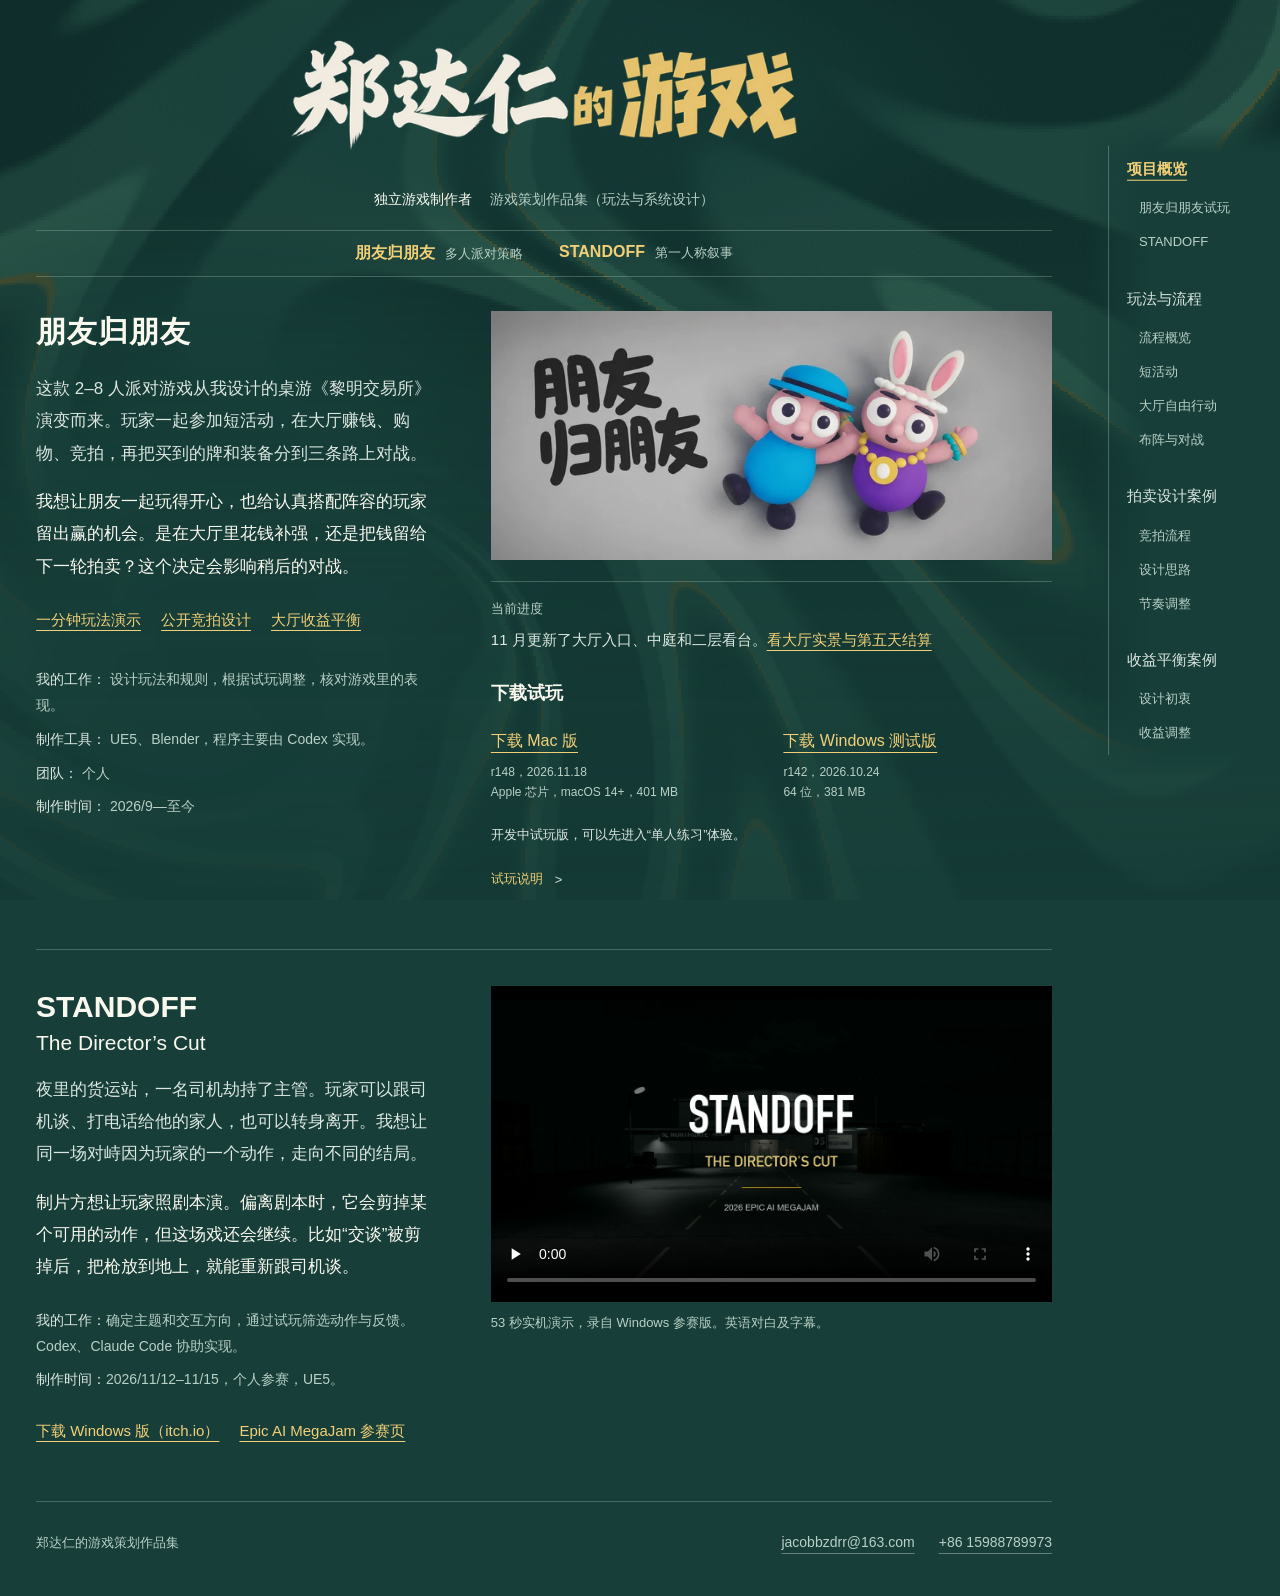
==== commit 86dfb4a1: "展示 STANDOFF 参赛作品并更新朋友归朋友试玩与实机记录" ====
--- a/index.html
+++ b/index.html
@@ -4,18 +4,18 @@
     <meta charset="utf-8" />
     <meta name="viewport" content="width=device-width, initial-scale=1" />
     <meta name="theme-color" content="#28514b" />
-    <meta name="description" content="郑达仁的游戏策划求职作品集。通过正在制作的多人派对游戏《朋友归朋友》，展示玩法规则、设计取舍、试玩反馈和改进过程。" />
+    <meta name="description" content="郑达仁的游戏策划作品集。体验多人派对策略游戏《朋友归朋友》，查看公开竞拍与收益平衡案例，或试玩 Epic AI MegaJam 参赛作品 STANDOFF: The Director's Cut。" />
     <title>郑达仁的游戏</title>
     <link rel="icon" href="data:," />
     <link rel="stylesheet" href="./styles.css?v=20261018-footer" />
-    <link rel="stylesheet" href="./home.css?v=20261021-download" />
+    <link rel="stylesheet" href="./home.css?v=20261119-projects" />
     <link rel="stylesheet" href="./site-nav.css?v=20261018-directory" />
     <script src="./site-nav.js?v=20261018-directory" defer></script>
     <link rel="stylesheet" href="./ink-background.css?v=20261020-v4" />
     <script src="./ink-background.js?v=20261020-v4" defer></script>
   </head>
   <body class="portfolio-home has-site-nav" data-nav-page="home">
-    <a class="home-skip-link" href="#game-title">跳到项目介绍</a>
+    <a class="home-skip-link" href="#works">跳到作品目录</a>
     <aside class="site-directory">
       <button class="directory-toggle" type="button" aria-expanded="false" aria-controls="portfolio-directory" hidden>
         <svg viewBox="0 0 24 24" fill="none" stroke="currentColor" stroke-width="1.5" stroke-linecap="round" aria-hidden="true"><path d="M4 6h16M4 12h16M4 18h16" /></svg>
@@ -26,7 +26,8 @@
           <li>
             <a class="directory-link" href="./index.html" data-nav-page="home">项目概览</a>
             <ul class="directory-children">
-              <li><a class="directory-link" href="./index.html#download" data-nav-page="home" data-nav-target="download">下载试玩</a></li>
+              <li><a class="directory-link" href="./index.html#download" data-nav-page="home" data-nav-target="download">朋友归朋友试玩</a></li>
+              <li><a class="directory-link" href="./index.html#standoff" data-nav-page="home" data-nav-target="standoff" lang="en">STANDOFF</a></li>
             </ul>
           </li>
           <li>
@@ -64,22 +65,30 @@
             <img class="title-art" src="./assets/zheng-daren-games.png" width="2172" height="724" alt="郑达仁的游戏" fetchpriority="high" />
           </picture>
         </h1>
-        <p class="portfolio-purpose"><span class="creator-role">独立游戏制作者</span><span>游戏策划求职作品集（玩法设计）</span></p>
+        <p class="portfolio-purpose"><span class="creator-role">独立游戏制作者</span><span>游戏策划作品集（玩法与系统设计）</span></p>
       </header>
-      <hr class="divider" />
-      <section class="game" aria-labelledby="game-title">
+      <nav class="project-index" id="works" aria-label="选择作品">
+        <a href="#friends"><strong>朋友归朋友</strong><span>多人派对策略</span></a>
+        <a href="#standoff"><strong lang="en">STANDOFF</strong><span>第一人称叙事</span></a>
+      </nav>
+      <section class="game" id="friends" aria-labelledby="game-title">
         <div class="game-copy">
           <h2 id="game-title">朋友归朋友</h2>
-          <p>这是我正在做的一款结合休闲互动与策略对战的多人派对游戏。玩家一起参加短活动，回到大厅赚钱、购物和竞拍，也能互相整蛊。在大厅里买到的战斗牌和装备，会用到之后的三路对战中。</p>
-          <p class="game-intent">我想让朋友一起玩得开心，也希望认真考虑怎么买东西、怎么搭配阵容的玩家，能有机会靠自己的判断赢下对战。竞拍时要不要跟价、对战时怎么选战术，也给朋友之间的试探和较量留了空间。</p>
+          <p>这款 2–8 人派对游戏从我设计的桌游《黎明交易所》演变而来。玩家一起参加短活动，在大厅赚钱、购物、竞拍，再把买到的牌和装备分到三条路上对战。</p>
+          <p class="game-intent">我想让朋友一起玩得开心，也给认真搭配阵容的玩家留出赢的机会。是在大厅里花钱补强，还是把钱留给下一轮拍卖？这个决定会影响稍后的对战。</p>
+          <nav class="work-links" aria-label="朋友归朋友演示和设计案例">
+            <a href="./gameplay.html#overview">一分钟玩法演示</a>
+            <a href="./auction.html">公开竞拍设计</a>
+            <a href="./income.html">大厅收益平衡</a>
+          </nav>
           <dl class="game-details">
             <div>
               <dt>我的工作：</dt>
-              <dd>玩法设计、规则调整和试玩验收。</dd>
+              <dd>设计玩法和规则，根据试玩调整，核对游戏里的表现。</dd>
             </div>
             <div>
               <dt>制作工具：</dt>
-              <dd>UE5、Blender、<span class="tool-ai">Codex</span></dd>
+              <dd>UE5、Blender，程序主要由 Codex 实现。</dd>
             </div>
             <div>
               <dt>团队：</dt>
@@ -99,18 +108,17 @@
         </figure>
         <aside class="project-progress" aria-labelledby="progress-title">
           <h3 id="progress-title">当前进度</h3>
-          <p>现在已经有 <span>Mac 和 Windows 版本</span>，也和朋友一起玩过了。<br />正在准备 <span>Steam Playtest</span>。</p>
+          <p>11 月更新了大厅入口、中庭和二层看台。<a class="progress-link" href="./gameplay.html#match-views">看大厅实景与第五天结算</a></p>
           <section class="playtest-download" id="download" aria-labelledby="download-title">
             <h3 id="download-title">下载试玩</h3>
-            <p class="download-version">r142 <time datetime="2026-10-24">2026.10.24 更新</time></p>
             <div class="download-options">
-              <a class="download-option" href="https://github.com/jacobbzdr-art/jacobbzdr-art.github.io/releases/download/playtest-r142/Friends-r142-Windows-test-x64.zip" aria-label="下载 Windows 测试版，64 位，381 MB">
+              <a class="download-option" href="https://github.com/jacobbzdr-art/jacobbzdr-art.github.io/releases/download/playtest-r148/Friends-r148-Mac-AppleSilicon.zip" aria-label="下载 Mac r148 试玩版，Apple 芯片，macOS 14 或更新版本，401 MB">
+                <span class="download-label">下载 Mac 版</span>
+                <span class="download-meta">r148，<time datetime="2026-11-18">2026.11.18</time><br />Apple 芯片，macOS 14+，401 MB</span>
+              </a>
+              <a class="download-option" href="https://github.com/jacobbzdr-art/jacobbzdr-art.github.io/releases/download/playtest-r142/Friends-r142-Windows-test-x64.zip" aria-label="下载 Windows r142 测试版，64 位，381 MB">
                 <span class="download-label">下载 Windows 测试版</span>
-                <span class="download-meta">64 位，381 MB</span>
-              </a>
-              <a class="download-option" href="https://github.com/jacobbzdr-art/jacobbzdr-art.github.io/releases/download/playtest-r142/Friends-r142-Mac-AppleSilicon.zip" aria-label="下载 Mac 试玩版，Apple 芯片，macOS 14 或更新版本，388 MB">
-                <span class="download-label">下载 Mac 版</span>
-                <span class="download-meta">Apple 芯片，388 MB<br />macOS 14 或更新版本</span>
+                <span class="download-meta">r142，<time datetime="2026-10-24">2026.10.24</time><br />64 位，381 MB</span>
               </a>
             </div>
             <p class="download-intro">开发中试玩版，可以先进入“单人练习”体验。</p>
@@ -119,11 +127,33 @@
               <div class="download-guide-body">
                 <p><strong>Windows：</strong>完整解压后，打开 Friends-r142-Windows-test 文件夹中的 DawnExchange.exe。如果提示缺少 VCRUNTIME 或 MSVCP 运行库，安装<a href="https://aka.ms/vc14/vc_redist.x64.exe">微软 VC++ x64 运行库</a>后重试。</p>
                 <p><strong>Mac：</strong>解压后打开 DawnExchange.app。当前版本尚未经过 Apple 公证，首次打开可能需要在“系统设置 → 隐私与安全性”中确认允许打开。</p>
-                <p><strong>和朋友联机：</strong>支持 2–8 人，所有人需要使用相同版本。房主创建房间，其他玩家填写房主地址加入；异地联机需要可互通的网络。</p>
+                <p><strong>和朋友联机：</strong>请使用相同版本。房主创建房间，其他玩家填写房主地址加入。异地联机需要可互通的网络。如果你们约好玩 r142，可以<a href="https://github.com/jacobbzdr-art/jacobbzdr-art.github.io/releases/download/playtest-r142/Friends-r142-Mac-AppleSilicon.zip">下载旧版 Mac r142（388 MB）</a>。</p>
               </div>
             </details>
           </section>
         </aside>
+      </section>
+      <section class="jam-project" id="standoff" aria-labelledby="standoff-title">
+        <h2 id="standoff-title" lang="en">STANDOFF <span class="jam-subtitle">The Director’s Cut</span></h2>
+        <figure class="jam-film" id="standoff-film">
+          <video width="1920" height="1080" controls playsinline preload="none" poster="./assets/videos/standoff-cover.jpg" aria-label="STANDOFF 的 53 秒 Windows 实机演示">
+            <source src="./assets/videos/standoff-gameplay.mp4" type="video/mp4" />
+            <a href="./assets/videos/standoff-gameplay.mp4">打开 STANDOFF 实机演示</a>
+          </video>
+          <figcaption>53 秒实机演示，录自 Windows 参赛版。英语对白及字幕。</figcaption>
+        </figure>
+        <div class="game-copy">
+          <p>夜里的货运站，一名司机劫持了主管。玩家可以跟司机谈、打电话给他的家人，也可以转身离开。我想让同一场对峙因为玩家的一个动作，走向不同的结局。</p>
+          <p class="game-intent">制片方想让玩家照剧本演。偏离剧本时，它会剪掉某个可用的动作，但这场戏还会继续。比如“交谈”被剪掉后，把枪放到地上，就能重新跟司机谈。</p>
+          <dl class="game-details">
+            <div><dt>我的工作：</dt><dd>确定主题和交互方向，通过试玩筛选动作与反馈。Codex、Claude Code 协助实现。</dd></div>
+            <div><dt>制作时间：</dt><dd>2026/11/12–11/15，个人参赛，UE5。</dd></div>
+          </dl>
+          <nav class="work-links" aria-label="STANDOFF 下载和参赛记录">
+            <a href="https://jacobbzdr-art.itch.io/standoff-the-directors-cut">下载 Windows 版（itch.io）</a>
+            <a href="https://itch.io/jam/2026-epic-ai-megajam/rate/5370667">Epic AI MegaJam 参赛页</a>
+          </nav>
+        </div>
       </section>
       <footer class="contact" aria-label="联系郑达仁">
         <p>郑达仁的游戏策划作品集</p>
--- a/home.css
+++ b/home.css
@@ -85,6 +85,59 @@
 .download-guide strong { color: var(--paper); font-weight: 500; }
 .download-guide a { color: var(--gold); text-underline-offset: 4px; }
 .project-progress .download-test-note { color: var(--muted); }
+.project-index {
+  display: flex;
+  justify-content: center;
+  flex-wrap: wrap;
+  gap: 0 36px;
+  border-block: 1px solid var(--line);
+}
+.project-index a, .work-links a, .progress-link {
+  color: var(--gold);
+  text-decoration: underline;
+  text-decoration-thickness: 1px;
+  text-underline-offset: 5px;
+}
+.project-index a {
+  display: inline-flex;
+  align-items: baseline;
+  gap: 10px;
+  padding: 12px 0;
+  text-decoration: none;
+}
+.project-index strong { font-size: 16px; font-weight: 600; }
+.project-index span { color: var(--muted); font-size: 13px; }
+.project-index a:hover strong { text-decoration: underline; text-underline-offset: 5px; }
+.work-links { display: flex; flex-wrap: wrap; gap: 0 20px; margin-top: 16px; }
+.work-links a { display: inline-flex; align-items: center; min-height: 44px; font-size: 15px; }
+.work-links a:hover, .progress-link:hover { color: var(--paper); }
+.work-links a:focus-visible, .project-index a:focus-visible, .progress-link:focus-visible {
+  outline: 2px solid var(--gold); outline-offset: 4px;
+}
+.project-progress .download-meta { white-space: normal; }
+.jam-project {
+  display: grid;
+  grid-template-columns: minmax(0, 1fr) minmax(0, 1.4fr);
+  grid-template-areas: "heading film" "copy film";
+  grid-template-rows: max-content 1fr;
+  align-items: start;
+  gap: 16px 54px;
+  margin-top: 48px;
+  padding-top: 36px;
+  border-top: 1px solid var(--line);
+}
+.jam-project h2 { grid-area: heading; margin: 0; font-size: 30px; font-weight: 600; line-height: 1.4; }
+.jam-subtitle { display: block; font-size: .7em; font-weight: 500; letter-spacing: 0; }
+.jam-film { grid-area: film; min-width: 0; margin: 0; }
+.jam-film video { display: block; width: 100%; height: auto; background: #101714; aspect-ratio: 16 / 9; }
+.jam-film figcaption { margin-top: 10px; color: var(--muted); font-size: 13px; line-height: 1.7; }
+@container portfolio (max-width: 680px) {
+  .jam-project { grid-template-columns: minmax(0, 1fr); grid-template-areas: "heading" "film" "copy"; grid-template-rows: auto; gap: 20px; }
+}
+@media (max-width: 560px) {
+  .project-index { justify-content: start; gap: 0 24px; }
+  .project-index a { flex-direction: column; gap: 3px; }
+}
 @container portfolio (min-width: 561px) and (max-width: 760px) {
   .download-options { grid-template-columns: minmax(0, 1fr); gap: 6px; }
 }
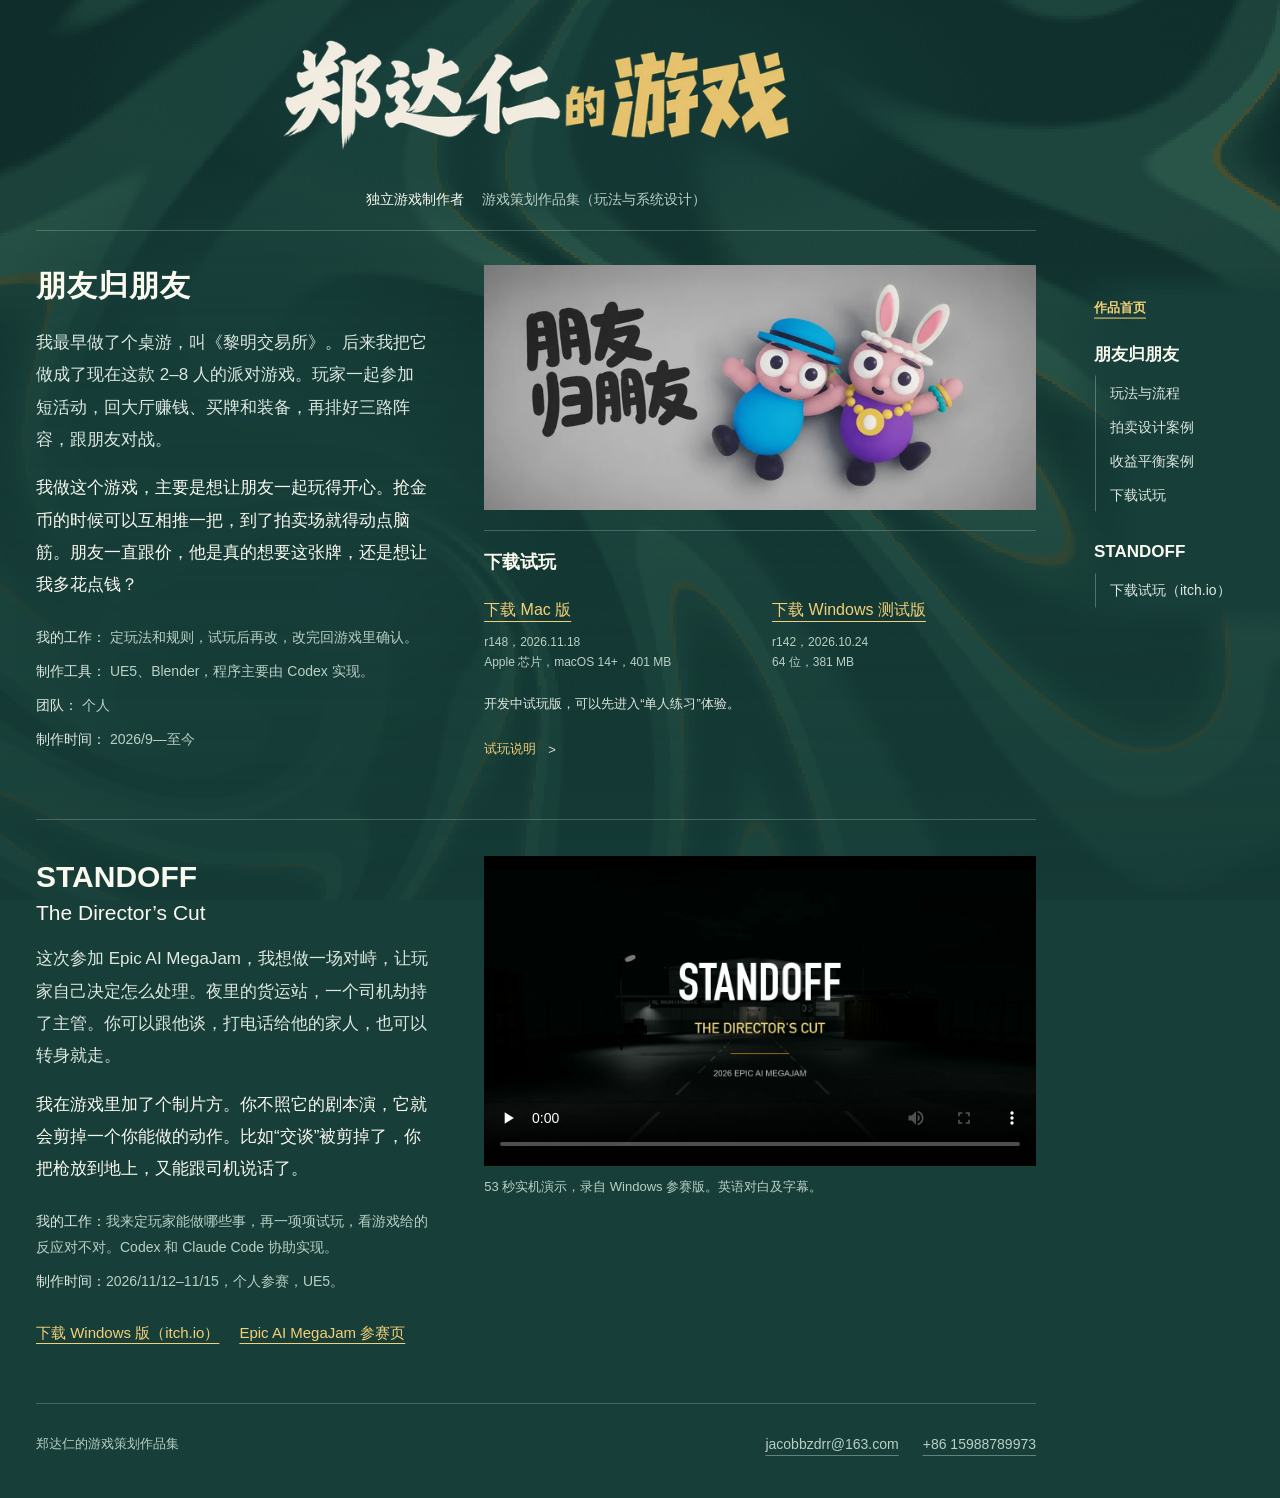
==== commit 7886de39: "按游戏整理作品集目录，精简首页介绍和重复入口" ====
--- a/index.html
+++ b/index.html
@@ -8,50 +8,35 @@
     <title>郑达仁的游戏</title>
     <link rel="icon" href="data:," />
     <link rel="stylesheet" href="./styles.css?v=20261018-footer" />
-    <link rel="stylesheet" href="./home.css?v=20261119-projects" />
-    <link rel="stylesheet" href="./site-nav.css?v=20261018-directory" />
-    <script src="./site-nav.js?v=20261018-directory" defer></script>
+    <link rel="stylesheet" href="./home.css?v=20261119-works" />
+    <link rel="stylesheet" href="./site-nav.css?v=20261119-works" />
+    <script src="./site-nav.js?v=20261119-works" defer></script>
     <link rel="stylesheet" href="./ink-background.css?v=20261020-v4" />
     <script src="./ink-background.js?v=20261020-v4" defer></script>
   </head>
   <body class="portfolio-home has-site-nav" data-nav-page="home">
-    <a class="home-skip-link" href="#works">跳到作品目录</a>
+    <a class="home-skip-link" href="#friends">跳到作品介绍</a>
     <aside class="site-directory">
       <button class="directory-toggle" type="button" aria-expanded="false" aria-controls="portfolio-directory" hidden>
         <svg viewBox="0 0 24 24" fill="none" stroke="currentColor" stroke-width="1.5" stroke-linecap="round" aria-hidden="true"><path d="M4 6h16M4 12h16M4 18h16" /></svg>
         <span>目录</span>
       </button>
       <nav class="directory-nav" id="portfolio-directory" aria-label="作品集目录">
-        <ul>
+        <a class="directory-link directory-home" href="./index.html" data-nav-page="home" aria-current="page">作品首页</a>
+        <ul class="directory-projects">
           <li>
-            <a class="directory-link" href="./index.html" data-nav-page="home">项目概览</a>
-            <ul class="directory-children">
-              <li><a class="directory-link" href="./index.html#download" data-nav-page="home" data-nav-target="download">朋友归朋友试玩</a></li>
-              <li><a class="directory-link" href="./index.html#standoff" data-nav-page="home" data-nav-target="standoff" lang="en">STANDOFF</a></li>
+            <a class="directory-link directory-project-title" id="directory-friends" href="./index.html#friends" data-nav-page="home" data-nav-target="friends">朋友归朋友</a>
+            <ul class="directory-pages" aria-labelledby="directory-friends">
+              <li><a class="directory-link" href="./gameplay.html" data-nav-page="gameplay">玩法与流程</a></li>
+              <li><a class="directory-link" href="./auction.html" data-nav-page="auction">拍卖设计案例</a></li>
+              <li><a class="directory-link" href="./income.html" data-nav-page="income">收益平衡案例</a></li>
+              <li><a class="directory-link" href="./index.html#download" data-nav-page="home" data-nav-target="download">下载试玩</a></li>
             </ul>
           </li>
           <li>
-            <a class="directory-link" href="./gameplay.html" data-nav-page="gameplay">玩法与流程</a>
-            <ul class="directory-children">
-              <li><a class="directory-link" href="./gameplay.html#overview" data-nav-page="gameplay" data-nav-target="overview">流程概览</a></li>
-              <li><a class="directory-link" href="./gameplay.html#activities" data-nav-page="gameplay" data-nav-target="activities">短活动</a></li>
-              <li><a class="directory-link" href="./gameplay.html#hall" data-nav-page="gameplay" data-nav-target="hall">大厅自由行动</a></li>
-              <li><a class="directory-link" href="./gameplay.html#battle" data-nav-page="gameplay" data-nav-target="battle">布阵与对战</a></li>
-            </ul>
-          </li>
-          <li>
-            <a class="directory-link" href="./auction.html" data-nav-page="auction">拍卖设计案例</a>
-            <ul class="directory-children">
-              <li><a class="directory-link" href="./auction.html#flow-title" data-nav-page="auction" data-nav-target="flow-title">竞拍流程</a></li>
-              <li><a class="directory-link" href="./auction.html#decisions-title" data-nav-page="auction" data-nav-target="decisions-title">设计思路</a></li>
-              <li><a class="directory-link" href="./auction.html#revision-title" data-nav-page="auction" data-nav-target="revision-title">节奏调整</a></li>
-            </ul>
-          </li>
-          <li>
-            <a class="directory-link" href="./income.html" data-nav-page="income">收益平衡案例</a>
-            <ul class="directory-children">
-              <li><a class="directory-link" href="./income.html#purpose" data-nav-page="income" data-nav-target="purpose">设计初衷</a></li>
-              <li><a class="directory-link" href="./income.html#adjustments" data-nav-page="income" data-nav-target="adjustments">收益调整</a></li>
+            <a class="directory-link directory-project-title" id="directory-standoff" href="./index.html#standoff" data-nav-page="home" data-nav-target="standoff" lang="en">STANDOFF</a>
+            <ul class="directory-pages" aria-labelledby="directory-standoff">
+              <li><a class="directory-link" href="https://jacobbzdr-art.itch.io/standoff-the-directors-cut">下载试玩（itch.io）</a></li>
             </ul>
           </li>
         </ul>
@@ -67,24 +52,21 @@
         </h1>
         <p class="portfolio-purpose"><span class="creator-role">独立游戏制作者</span><span>游戏策划作品集（玩法与系统设计）</span></p>
       </header>
-      <nav class="project-index" id="works" aria-label="选择作品">
-        <a href="#friends"><strong>朋友归朋友</strong><span>多人派对策略</span></a>
-        <a href="#standoff"><strong lang="en">STANDOFF</strong><span>第一人称叙事</span></a>
-      </nav>
-      <section class="game" id="friends" aria-labelledby="game-title">
+      <div id="works">
+        <nav class="project-index" aria-label="选择作品">
+          <a href="#friends"><strong>朋友归朋友</strong><span>多人派对策略</span></a>
+          <a href="#standoff"><strong lang="en">STANDOFF</strong><span>第一人称叙事</span></a>
+        </nav>
+      </div>
+      <section class="game" id="friends" tabindex="-1" aria-labelledby="game-title">
         <div class="game-copy">
           <h2 id="game-title">朋友归朋友</h2>
-          <p>这款 2–8 人派对游戏从我设计的桌游《黎明交易所》演变而来。玩家一起参加短活动，在大厅赚钱、购物、竞拍，再把买到的牌和装备分到三条路上对战。</p>
-          <p class="game-intent">我想让朋友一起玩得开心，也给认真搭配阵容的玩家留出赢的机会。是在大厅里花钱补强，还是把钱留给下一轮拍卖？这个决定会影响稍后的对战。</p>
-          <nav class="work-links" aria-label="朋友归朋友演示和设计案例">
-            <a href="./gameplay.html#overview">一分钟玩法演示</a>
-            <a href="./auction.html">公开竞拍设计</a>
-            <a href="./income.html">大厅收益平衡</a>
-          </nav>
+          <p>我最早做了个桌游，叫《黎明交易所》。后来我把它做成了现在这款 2–8 人的派对游戏。玩家一起参加短活动，回大厅赚钱、买牌和装备，再排好三路阵容，跟朋友对战。</p>
+          <p class="game-intent">我做这个游戏，主要是想让朋友一起玩得开心。抢金币的时候可以互相推一把，到了拍卖场就得动点脑筋。朋友一直跟价，他是真的想要这张牌，还是想让我多花点钱？</p>
           <dl class="game-details">
             <div>
               <dt>我的工作：</dt>
-              <dd>设计玩法和规则，根据试玩调整，核对游戏里的表现。</dd>
+              <dd>定玩法和规则，试玩后再改，改完回游戏里确认。</dd>
             </div>
             <div>
               <dt>制作工具：</dt>
@@ -106,32 +88,28 @@
             <img src="./assets/friends-cover.png" width="1881" height="836" alt="《朋友归朋友》游戏概念封面：左侧是游戏艺术字，右侧是一位初始角色和一位戴满饰品的角色。" />
           </picture>
         </figure>
-        <aside class="project-progress" aria-labelledby="progress-title">
-          <h3 id="progress-title">当前进度</h3>
-          <p>11 月更新了大厅入口、中庭和二层看台。<a class="progress-link" href="./gameplay.html#match-views">看大厅实景与第五天结算</a></p>
-          <section class="playtest-download" id="download" aria-labelledby="download-title">
-            <h3 id="download-title">下载试玩</h3>
-            <div class="download-options">
-              <a class="download-option" href="https://github.com/jacobbzdr-art/jacobbzdr-art.github.io/releases/download/playtest-r148/Friends-r148-Mac-AppleSilicon.zip" aria-label="下载 Mac r148 试玩版，Apple 芯片，macOS 14 或更新版本，401 MB">
-                <span class="download-label">下载 Mac 版</span>
-                <span class="download-meta">r148，<time datetime="2026-11-18">2026.11.18</time><br />Apple 芯片，macOS 14+，401 MB</span>
-              </a>
-              <a class="download-option" href="https://github.com/jacobbzdr-art/jacobbzdr-art.github.io/releases/download/playtest-r142/Friends-r142-Windows-test-x64.zip" aria-label="下载 Windows r142 测试版，64 位，381 MB">
-                <span class="download-label">下载 Windows 测试版</span>
-                <span class="download-meta">r142，<time datetime="2026-10-24">2026.10.24</time><br />64 位，381 MB</span>
-              </a>
+        <section class="playtest-download" id="download" aria-labelledby="download-title">
+          <h3 id="download-title">下载试玩</h3>
+          <div class="download-options">
+            <a class="download-option" href="https://github.com/jacobbzdr-art/jacobbzdr-art.github.io/releases/download/playtest-r148/Friends-r148-Mac-AppleSilicon.zip" aria-label="下载 Mac r148 试玩版，Apple 芯片，macOS 14 或更新版本，401 MB">
+              <span class="download-label">下载 Mac 版</span>
+              <span class="download-meta">r148，<time datetime="2026-11-18">2026.11.18</time><br />Apple 芯片，macOS 14+，401 MB</span>
+            </a>
+            <a class="download-option" href="https://github.com/jacobbzdr-art/jacobbzdr-art.github.io/releases/download/playtest-r142/Friends-r142-Windows-test-x64.zip" aria-label="下载 Windows r142 测试版，64 位，381 MB">
+              <span class="download-label">下载 Windows 测试版</span>
+              <span class="download-meta">r142，<time datetime="2026-10-24">2026.10.24</time><br />64 位，381 MB</span>
+            </a>
+          </div>
+          <p class="download-intro">开发中试玩版，可以先进入“单人练习”体验。</p>
+          <details class="download-guide">
+            <summary>试玩说明</summary>
+            <div class="download-guide-body">
+              <p><strong>Windows：</strong>完整解压后，打开 Friends-r142-Windows-test 文件夹中的 DawnExchange.exe。如果提示缺少 VCRUNTIME 或 MSVCP 运行库，安装<a href="https://aka.ms/vc14/vc_redist.x64.exe">微软 VC++ x64 运行库</a>后重试。</p>
+              <p><strong>Mac：</strong>解压后打开 DawnExchange.app。当前版本尚未经过 Apple 公证，首次打开可能需要在“系统设置 → 隐私与安全性”中确认允许打开。</p>
+              <p><strong>和朋友联机：</strong>请使用相同版本。房主创建房间，其他玩家填写房主地址加入。异地联机需要可互通的网络。如果你们约好玩 r142，可以<a href="https://github.com/jacobbzdr-art/jacobbzdr-art.github.io/releases/download/playtest-r142/Friends-r142-Mac-AppleSilicon.zip">下载旧版 Mac r142（388 MB）</a>。</p>
             </div>
-            <p class="download-intro">开发中试玩版，可以先进入“单人练习”体验。</p>
-            <details class="download-guide">
-              <summary>试玩说明</summary>
-              <div class="download-guide-body">
-                <p><strong>Windows：</strong>完整解压后，打开 Friends-r142-Windows-test 文件夹中的 DawnExchange.exe。如果提示缺少 VCRUNTIME 或 MSVCP 运行库，安装<a href="https://aka.ms/vc14/vc_redist.x64.exe">微软 VC++ x64 运行库</a>后重试。</p>
-                <p><strong>Mac：</strong>解压后打开 DawnExchange.app。当前版本尚未经过 Apple 公证，首次打开可能需要在“系统设置 → 隐私与安全性”中确认允许打开。</p>
-                <p><strong>和朋友联机：</strong>请使用相同版本。房主创建房间，其他玩家填写房主地址加入。异地联机需要可互通的网络。如果你们约好玩 r142，可以<a href="https://github.com/jacobbzdr-art/jacobbzdr-art.github.io/releases/download/playtest-r142/Friends-r142-Mac-AppleSilicon.zip">下载旧版 Mac r142（388 MB）</a>。</p>
-              </div>
-            </details>
-          </section>
-        </aside>
+          </details>
+        </section>
       </section>
       <section class="jam-project" id="standoff" aria-labelledby="standoff-title">
         <h2 id="standoff-title" lang="en">STANDOFF <span class="jam-subtitle">The Director’s Cut</span></h2>
@@ -143,10 +121,10 @@
           <figcaption>53 秒实机演示，录自 Windows 参赛版。英语对白及字幕。</figcaption>
         </figure>
         <div class="game-copy">
-          <p>夜里的货运站，一名司机劫持了主管。玩家可以跟司机谈、打电话给他的家人，也可以转身离开。我想让同一场对峙因为玩家的一个动作，走向不同的结局。</p>
-          <p class="game-intent">制片方想让玩家照剧本演。偏离剧本时，它会剪掉某个可用的动作，但这场戏还会继续。比如“交谈”被剪掉后，把枪放到地上，就能重新跟司机谈。</p>
+          <p>这次参加 Epic AI MegaJam，我想做一场对峙，让玩家自己决定怎么处理。夜里的货运站，一个司机劫持了主管。你可以跟他谈，打电话给他的家人，也可以转身就走。</p>
+          <p class="game-intent">我在游戏里加了个制片方。你不照它的剧本演，它就会剪掉一个你能做的动作。比如“交谈”被剪掉了，你把枪放到地上，又能跟司机说话了。</p>
           <dl class="game-details">
-            <div><dt>我的工作：</dt><dd>确定主题和交互方向，通过试玩筛选动作与反馈。Codex、Claude Code 协助实现。</dd></div>
+            <div><dt>我的工作：</dt><dd>我来定玩家能做哪些事，再一项项试玩，看游戏给的反应对不对。Codex 和 Claude Code 协助实现。</dd></div>
             <div><dt>制作时间：</dt><dd>2026/11/12–11/15，个人参赛，UE5。</dd></div>
           </dl>
           <nav class="work-links" aria-label="STANDOFF 下载和参赛记录">
--- a/home.css
+++ b/home.css
@@ -36,7 +36,7 @@
 .home-page .game {
   grid-template-columns: minmax(0, 1fr) minmax(0, 1.4fr);
   grid-template-rows: auto 1fr;
-  grid-template-areas: "copy cover" "copy progress";
+  grid-template-areas: "copy cover" "copy download";
   align-items: start;
   column-gap: 54px;
   row-gap: 20px;
@@ -59,14 +59,9 @@
 .home-page .game-links .secondary-link { color: var(--soft-paper); font-size: 15px; font-weight: 400; text-decoration-color: rgb(220 231 224 / 40%); text-underline-offset: 5px; }
 .home-page .game-links a:hover { color: var(--paper); text-decoration-color: currentColor; }
 .home-page .primary-link:hover .link-label { text-decoration-color: currentColor; }
-.project-progress { grid-area: progress; padding-top: 17px; border-top: 1px solid var(--line); }
-.project-progress h3 { margin: 0 0 7px; color: var(--muted); font-size: 13px; font-weight: 400; line-height: 1.6; }
-.project-progress p { margin: 0; color: var(--soft-paper); font-size: 15px; line-height: 1.9; }
-.project-progress p span { white-space: nowrap; }
-.playtest-download { margin-top: 24px; }
-.project-progress .playtest-download h3 { margin-bottom: 3px; color: var(--paper); font-size: 18px; font-weight: 600; }
-.project-progress .download-version { color: var(--muted); font-size: 12px; }
-.download-version time { margin-left: 12px; }
+.playtest-download { grid-area: download; padding-top: 17px; border-top: 1px solid var(--line); }
+.playtest-download h3 { margin: 0; color: var(--paper); font-size: 18px; font-weight: 600; line-height: 1.6; }
+.playtest-download p { margin: 0; color: var(--soft-paper); font-size: 13px; line-height: 1.9; }
 .download-options { display: grid; grid-template-columns: repeat(2, minmax(0, 1fr)); gap: 12px 24px; margin: 12px 0; }
 .download-option { display: flex; flex-direction: column; align-items: flex-start; gap: 8px; min-height: 44px; padding: 8px 0; color: var(--gold); text-decoration: none; }
 .download-label { font-size: 16px; font-weight: 500; line-height: 1.65; white-space: nowrap; text-decoration: underline; text-decoration-thickness: 1px; text-underline-offset: 6px; }
@@ -74,25 +69,24 @@
 .download-option:hover .download-label { color: var(--paper); }
 .download-option:active .download-label { transform: translateY(1px); }
 .download-option:focus-visible, .download-guide summary:focus-visible, .download-guide a:focus-visible { outline: 2px solid var(--gold); outline-offset: 5px; }
-.project-progress .download-intro { font-size: 13px; }
 .download-guide { margin-top: 10px; }
 .download-guide summary { display: flex; align-items: center; gap: 12px; width: fit-content; min-height: 44px; color: var(--gold); font-size: 13px; cursor: pointer; list-style: none; }
 .download-guide summary::-webkit-details-marker { display: none; }
 .download-guide summary::after { content: ">"; color: var(--soft-paper); }
 .download-guide[open] summary::after { transform: rotate(90deg); }
 .download-guide summary:hover { color: var(--paper); }
-.project-progress .download-guide-body p { margin: 10px 0 0; font-size: 13px; line-height: 1.9; overflow-wrap: anywhere; }
+.download-guide-body p { margin-top: 10px; overflow-wrap: anywhere; }
 .download-guide strong { color: var(--paper); font-weight: 500; }
 .download-guide a { color: var(--gold); text-underline-offset: 4px; }
-.project-progress .download-test-note { color: var(--muted); }
+.home-page #works { border-top: 1px solid var(--line); }
 .project-index {
-  display: flex;
+  display: none;
   justify-content: center;
   flex-wrap: wrap;
   gap: 0 36px;
-  border-block: 1px solid var(--line);
+  border-bottom: 1px solid var(--line);
 }
-.project-index a, .work-links a, .progress-link {
+.project-index a, .work-links a {
   color: var(--gold);
   text-decoration: underline;
   text-decoration-thickness: 1px;
@@ -110,11 +104,10 @@
 .project-index a:hover strong { text-decoration: underline; text-underline-offset: 5px; }
 .work-links { display: flex; flex-wrap: wrap; gap: 0 20px; margin-top: 16px; }
 .work-links a { display: inline-flex; align-items: center; min-height: 44px; font-size: 15px; }
-.work-links a:hover, .progress-link:hover { color: var(--paper); }
-.work-links a:focus-visible, .project-index a:focus-visible, .progress-link:focus-visible {
+.work-links a:hover { color: var(--paper); }
+.work-links a:focus-visible, .project-index a:focus-visible {
   outline: 2px solid var(--gold); outline-offset: 4px;
 }
-.project-progress .download-meta { white-space: normal; }
 .jam-project {
   display: grid;
   grid-template-columns: minmax(0, 1fr) minmax(0, 1.4fr);
@@ -158,13 +151,13 @@
   .home-page .masthead { padding: 8px 0 18px; }
   .home-page .masthead h1 { width: min(460px, 100%); }
   .home-page .portfolio-purpose { font-size: 12px; }
-  .home-page .game { grid-template-columns: minmax(0, 1fr); grid-template-rows: auto; grid-template-areas: "cover" "copy" "progress"; row-gap: 24px; margin-top: 24px; }
+  .project-index { display: flex; }
+  .home-page .game { grid-template-columns: minmax(0, 1fr); grid-template-rows: auto; grid-template-areas: "cover" "copy" "download"; row-gap: 24px; margin-top: 24px; }
   .home-page .game-copy h2 { margin-bottom: 14px; font-size: 28px; }
   .home-page .game-copy .game-intent { margin-top: 13px; }
   .home-page .game-details { margin-top: 20px; }
   .home-page .game-links { margin-top: 18px; }
-  .project-progress { padding-top: 20px; }
-  .project-progress p { font-size: 14px; }
+  .playtest-download { padding-top: 20px; }
   .home-page .contact { margin-top: 32px; padding-top: 16px; }
   .home-page .contact p { font-size: 12px; }
 }
--- a/site-nav.css
+++ b/site-nav.css
@@ -1,32 +1,38 @@
 /* A shared reading directory; the game and the designer's writing stay central. */
-.has-site-nav { --directory-space: 192px; padding-right: var(--directory-space); }
+.has-site-nav { --directory-space: 208px; padding-right: var(--directory-space); }
 .has-site-nav > .page {
   width: min(1100px, calc(100% - 72px));
   container: portfolio / inline-size;
 }
 .site-directory {
   position: fixed; z-index: 20; top: 50%; right: 20px;
-  width: 152px; transform: translateY(-50%);
+  width: 174px; transform: translateY(-50%);
 }
 .directory-nav {
   max-height: calc(100svh - 48px); overflow-y: auto;
-  padding: 4px 0 4px 16px; border-left: 1px solid rgb(220 231 224 / 28%);
+  padding: 5px 6px;
   scrollbar-width: thin; scrollbar-color: var(--gold) transparent;
 }
 .directory-nav ul { margin: 0; padding: 0; list-style: none; }
-.directory-nav > ul > li + li { margin-top: 20px; }
-.directory-nav .directory-children { padding-left: 12px; margin-top: 4px; }
+.directory-nav .directory-projects { margin-top: 14px; }
+.directory-projects > li + li { margin-top: 22px; }
+.directory-nav .directory-pages {
+  margin: 3px 0 0 3px; padding-left: 12px;
+  border-left: 1px solid rgb(220 231 224 / 30%);
+}
+.directory-nav .directory-sections { margin: 1px 0 5px; padding-left: 12px; }
 .directory-link {
-  display: flex; align-items: center; min-height: 36px; padding: 7px 2px;
-  color: var(--soft-paper); font-size: 15px; font-weight: 500; line-height: 1.55;
+  display: flex; align-items: center; min-height: 34px; padding: 5px 2px;
+  color: var(--soft-paper); font-size: 14px; font-weight: 400; line-height: 1.55;
   text-decoration: none; text-underline-offset: 6px; text-decoration-thickness: 1px;
 }
-.directory-children .directory-link {
-  min-height: 34px; font-size: 13px; font-weight: 400;
+.directory-home, .directory-sections .directory-link {
+  min-height: 30px; font-size: 13px;
   color: var(--muted, #c4d6cc);
 }
+.directory-project-title { color: var(--paper); font-size: 17px; font-weight: 650; }
 .directory-link.is-current-page { color: var(--paper); font-weight: 600; }
-.directory-link.is-current { color: var(--gold); text-decoration-line: underline; }
+.directory-link[aria-current] { color: var(--gold); text-decoration-line: underline; }
 .directory-link:hover { color: var(--paper); text-decoration-line: underline; }
 .directory-link:focus-visible, .directory-toggle:focus-visible {
   outline: 2px solid var(--gold); outline-offset: 3px;
@@ -40,9 +46,8 @@
 @media (min-width: 768px) and (max-width: 1050px) {
   .has-site-nav { --directory-space: 176px; }
   .has-site-nav > .page { width: calc(100% - 48px); }
-  .site-directory { width: 140px; right: 16px; }
-  .directory-nav { padding-left: 12px; }
-  .directory-link { font-size: 14px; }
+  .site-directory { width: 150px; right: 12px; }
+  .directory-nav .directory-pages { padding-left: 10px; }
 }
 
 /* Reflow against the space left for the article, not the full screen width. */
@@ -66,7 +71,7 @@
 @container portfolio (max-width: 560px) {
   .home-page .game {
     grid-template-columns: minmax(0, 1fr); grid-template-rows: auto;
-    grid-template-areas: "cover" "copy" "progress"; gap: 28px; margin-top: 28px;
+    grid-template-areas: "cover" "copy" "download"; gap: 28px; margin-top: 28px;
   }
 }
 @container portfolio (max-width: 620px) {
@@ -105,10 +110,9 @@
     border-radius: 12px; background: #1b3c37; overscroll-behavior: contain;
   }
   .nav-ready .site-directory.is-open .directory-nav { display: block; }
-  .directory-nav > ul > li + li { margin-top: 12px; }
-  .directory-link, .directory-children .directory-link { min-height: 44px; }
-  .directory-link { font-size: 15px; }
-  .directory-children .directory-link { font-size: 14px; }
+  .directory-nav .directory-projects { margin-top: 8px; }
+  .directory-projects > li + li { margin-top: 14px; }
+  .directory-link, .directory-sections .directory-link { min-height: 44px; }
 }
 @media (max-width: 430px) {
   .has-site-nav .featured-case > summary { grid-template-columns: minmax(0, 1fr) 92px 12px; gap: 12px; }
